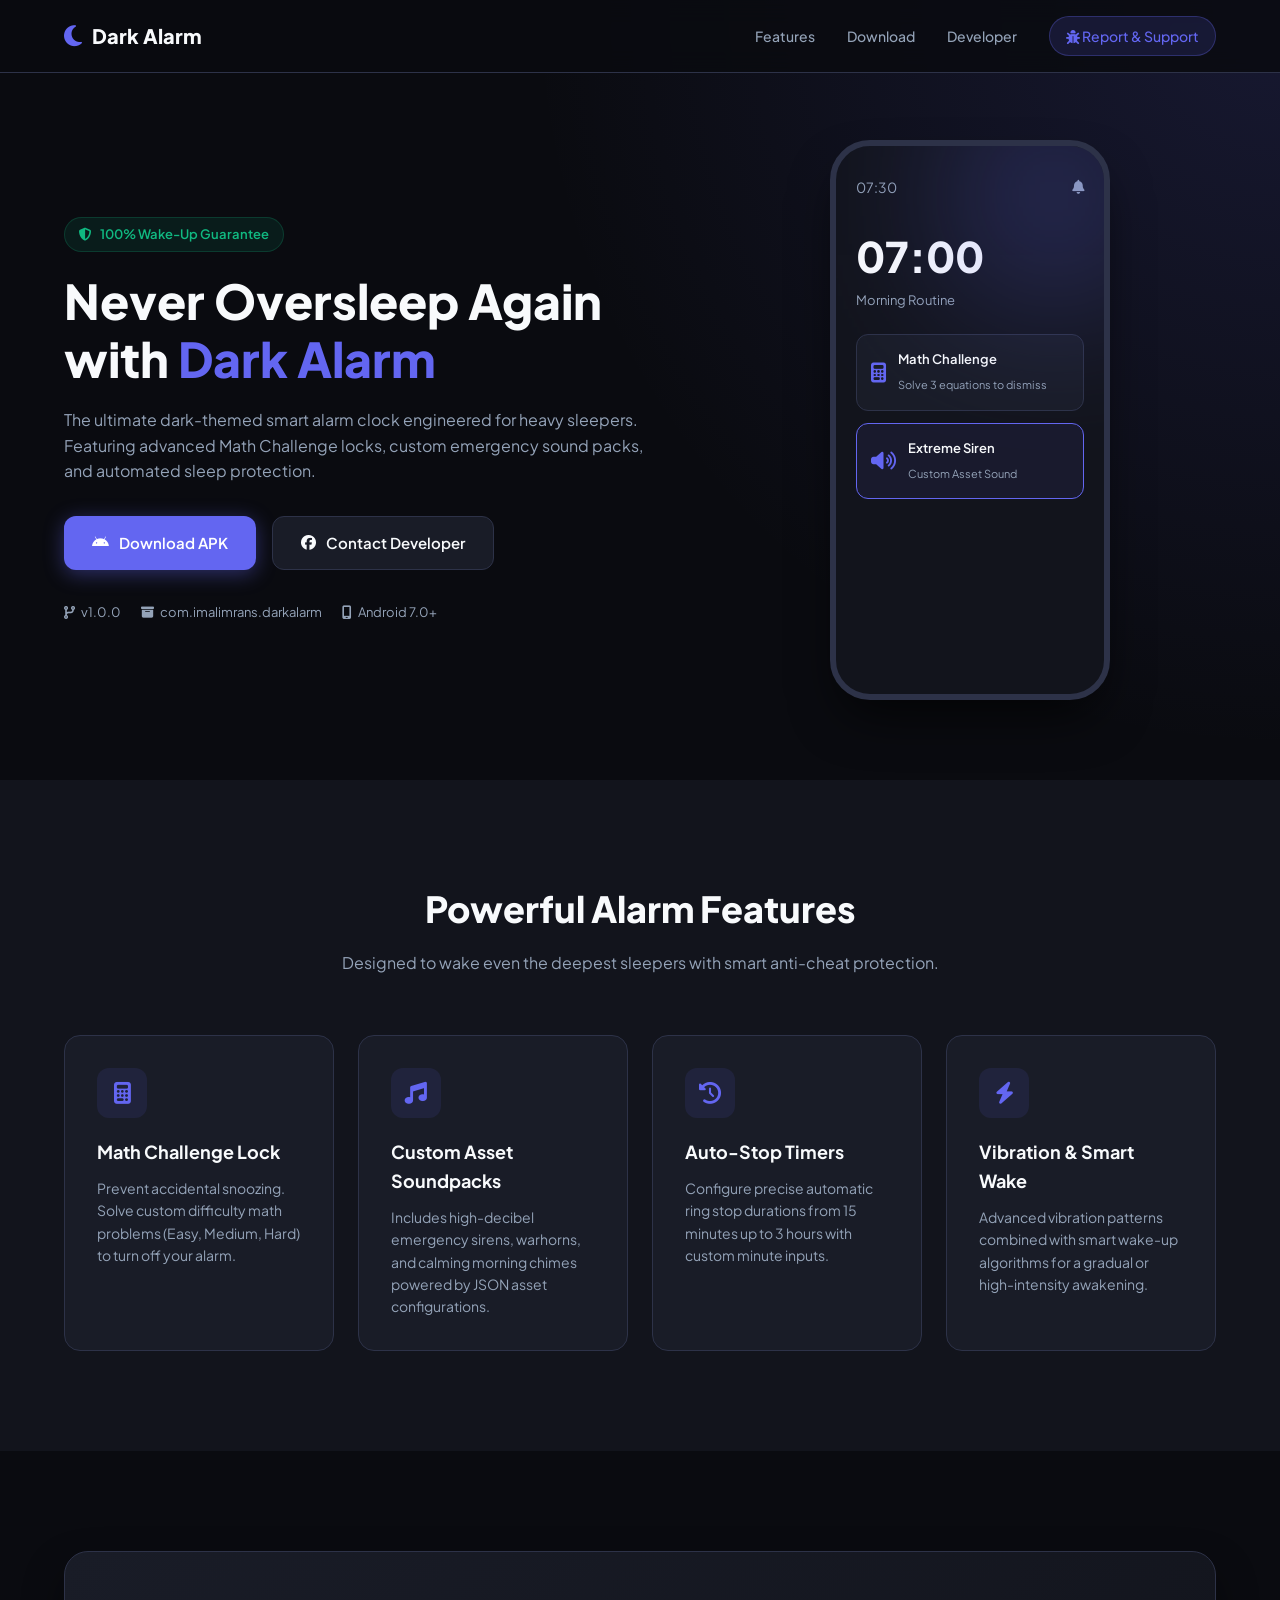
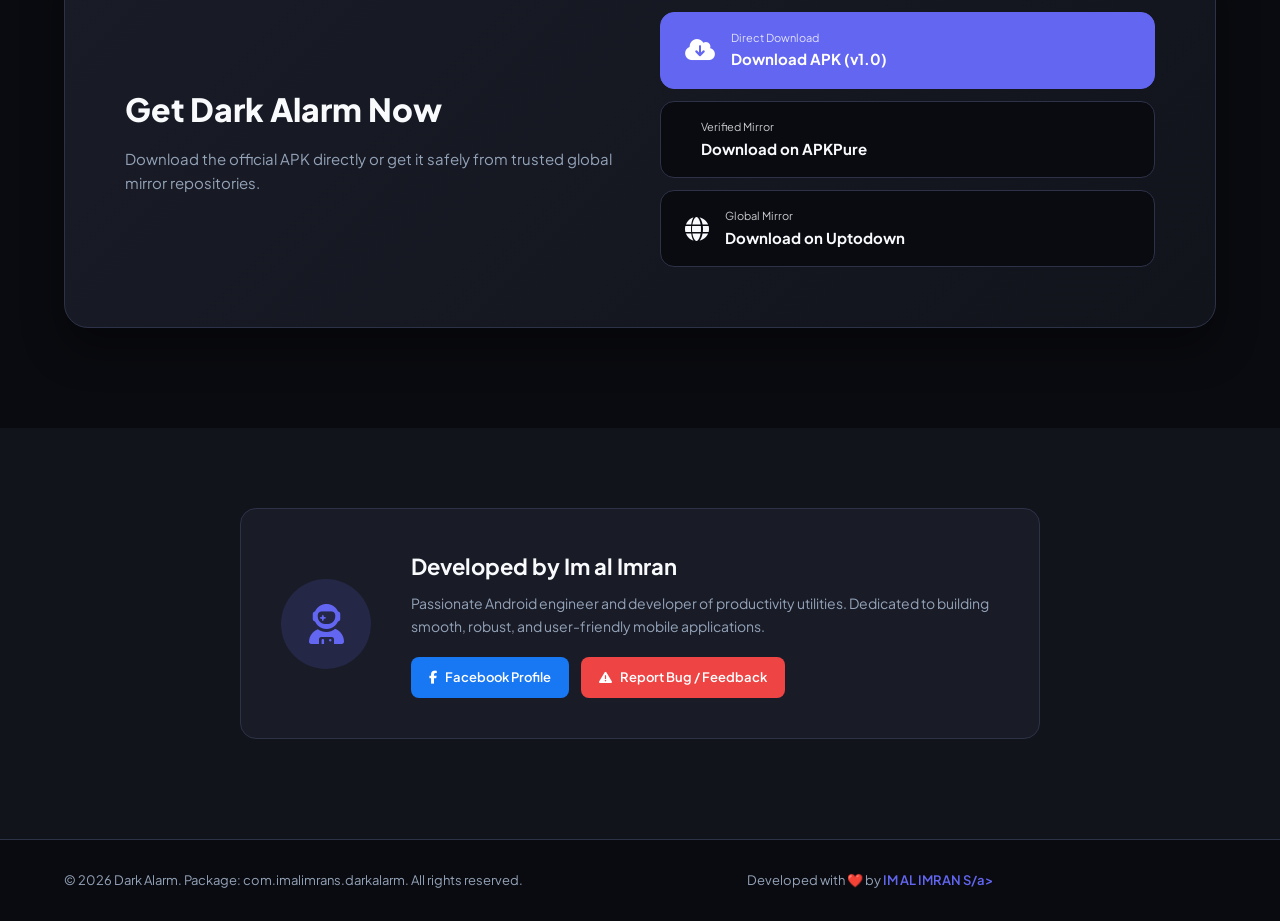
==== index.html @ 44971d4a "Add files via upload" ====
<!DOCTYPE html>
<html lang="en">
<head>
    <meta charset="UTF-8">
    <meta name="viewport" content="width=device-width, initial-scale=1.0">
    
    <!-- Primary SEO Meta Tags -->
    <title>Dark Alarm - Ultimate Smart Alarm Clock with Math Challenge & Custom Ringtones</title>
    <meta name="title" content="Dark Alarm - Ultimate Smart Alarm Clock with Math Challenge & Custom Ringtones">
    <meta name="description" content="Download Dark Alarm for Android. The most reliable smart alarm app featuring math challenge wake-up locks, custom emergency sound packs, auto-stop timers, and anti-sleep protection. Developed by Imal Imran.">
    <meta name="keywords" content="Dark Alarm, Smart Alarm Android App, Math Challenge Alarm, Wake up Alarm Clock, Imal Imran, APK Download, APKPure, Uptodown">
    <meta name="author" content="Imal Imran">
    
    <!-- Open Graph / Facebook / AEO / GEO Optimization -->
    <meta property="property:type" content="website">
    <meta property="og:type" content="website">
    <meta property="og:url" content="https://darkalarm.pages.dev/">
    <meta property="og:title" content="Dark Alarm - Smart Alarm Clock & Math Challenge">
    <meta property="og:description" content="Never oversleep again. Wake up guaranteed with math problem challenges, custom audio sirens, and smart wake-up locks.">
    <meta property="og:image" content="website/assets/hero_banner.png">

    <!-- GEO & Regional Meta Tags -->
    <meta name="geo.region" content="BD">
    <meta name="geo.placename" content="Bangladesh">
    
    <!-- Schema.org Structured Data for AEO (Answer Engine Optimization) -->
    <script type="application/ld+json">
    {
      "@context": "https://schema.org",
      "@type": "SoftwareApplication",
      "name": "Dark Alarm",
      "operatingSystem": "ANDROID",
      "applicationCategory": "UtilitiesApplication",
      "releaseNotes": "Enhanced smart wake-up challenges, custom assets sound loader, and localized APK stability.",
      "author": {
        "@type": "Person",
        "name": "Imal Imran",
        "url": "https://facebook.com/imalimrans.id"
      },
      "offers": {
        "@type": "Offer",
        "price": "0",
        "priceCurrency": "USD"
      }
    }
    </script>

    <!-- Google Fonts & Icons -->
    <link rel="preconnect" href="https://fonts.googleapis.com">
    <link rel="preconnect" href="https://fonts.gstatic.com" crossorigin>
    <link href="https://fonts.googleapis.com/css2?family=Plus+Jakarta+Sans:wght@400;500;600;700;800&display=swap" rel="stylesheet">
    <link rel="stylesheet" href="https://cdnjs.cloudflare.com/ajax/libs/font-awesome/6.4.0/css/all.min.css">
    
    <!-- Stylesheet -->
    <link rel="stylesheet" href="style.css">
</head>
<body>

    <!-- Header Navigation -->
    <header class="header">
        <div class="nav-container">
            <div class="logo">
                <i class="fa-solid fa-moon"></i>
                <span>Dark Alarm</span>
            </div>
            <nav class="nav-links">
                <a href="#features">Features</a>
                <a href="#download">Download</a>
                <a href="#developer">Developer</a>
                <a href="https://facebook.com/imalimrans.id" target="_blank" class="report-btn"><i class="fa-solid fa-bug"></i> Report & Support</a>
            </nav>
            <div class="mobile-menu-btn" id="menuBtn">
                <i class="fa-solid fa-bars"></i>
            </div>
        </div>
    </header>

    <!-- Hero Section -->
    <section class="hero">
        <div class="hero-container">
            <div class="hero-content">
                <div class="badge"><i class="fa-solid fa-shield-halved"></i> 100% Wake-Up Guarantee</div>
                <h1>Never Oversleep Again with <span>Dark Alarm</span></h1>
                <p>The ultimate dark-themed smart alarm clock engineered for heavy sleepers. Featuring advanced Math Challenge locks, custom emergency sound packs, and automated sleep protection.</p>
                
                <div class="hero-buttons">
                    <a href="#download" class="btn btn-primary"><i class="fa-brands fa-android"></i> Download APK</a>
                    <a href="https://facebook.com/imalimrans.id" target="_blank" class="btn btn-outline"><i class="fa-brands fa-facebook"></i> Contact Developer</a>
                </div>

                <div class="app-meta-info">
                    <span><i class="fa-solid fa-code-branch"></i> v1.0.0</span>
                    <span><i class="fa-solid fa-box-archive"></i> com.imalimrans.darkalarm</span>
                    <span><i class="fa-solid fa-mobile-screen"></i> Android 7.0+</span>
                </div>
            </div>
            <div class="hero-image">
                <div class="phone-mockup">
                    <div class="screen-glow"></div>
                    <div class="mockup-screen">
                        <div class="mockup-header">
                            <span>07:30</span>
                            <i class="fa-solid fa-bell"></i>
                        </div>
                        <div class="mockup-body">
                            <h2>07:00</h2>
                            <p>Morning Routine</p>
                            <div class="mockup-card">
                                <i class="fa-solid fa-calculator"></i>
                                <div>
                                    <h4>Math Challenge</h4>
                                    <small>Solve 3 equations to dismiss</small>
                                </div>
                            </div>
                            <div class="mockup-card active">
                                <i class="fa-solid fa-volume-high"></i>
                                <div>
                                    <h4>Extreme Siren</h4>
                                    <small>Custom Asset Sound</small>
                                </div>
                            </div>
                        </div>
                    </div>
                </div>
            </div>
        </div>
    </section>

    <!-- Features Section -->
    <section id="features" class="features">
        <div class="container">
            <div class="section-title">
                <h2>Powerful Alarm Features</h2>
                <p>Designed to wake even the deepest sleepers with smart anti-cheat protection.</p>
            </div>
            <div class="features-grid">
                <div class="feature-card">
                    <div class="icon-box"><i class="fa-solid fa-calculator"></i></div>
                    <h3>Math Challenge Lock</h3>
                    <p>Prevent accidental snoozing. Solve custom difficulty math problems (Easy, Medium, Hard) to turn off your alarm.</p>
                </div>
                <div class="feature-card">
                    <div class="icon-box"><i class="fa-solid fa-music"></i></div>
                    <h3>Custom Asset Soundpacks</h3>
                    <p>Includes high-decibel emergency sirens, warhorns, and calming morning chimes powered by JSON asset configurations.</p>
                </div>
                <div class="feature-card">
                    <div class="icon-box"><i class="fa-solid fa-clock-rotate-left"></i></div>
                    <h3>Auto-Stop Timers</h3>
                    <p>Configure precise automatic ring stop durations from 15 minutes up to 3 hours with custom minute inputs.</p>
                </div>
                <div class="feature-card">
                    <div class="icon-box"><i class="fa-solid fa-bolt"></i></div>
                    <h3>Vibration & Smart Wake</h3>
                    <p>Advanced vibration patterns combined with smart wake-up algorithms for a gradual or high-intensity awakening.</p>
                </div>
            </div>
        </div>
    </section>

    <!-- Download Section -->
    <section id="download" class="download-section">
        <div class="container">
            <div class="download-box">
                <div class="download-info">
                    <h2>Get Dark Alarm Now</h2>
                    <p>Download the official APK directly or get it safely from trusted global mirror repositories.</p>
                </div>
                <div class="download-actions">
                    <a href="#" class="download-btn primary-download" id="directDownloadBtn">
                        <i class="fa-solid fa-cloud-arrow-down"></i>
                        <div>
                            <small>Direct Download</small>
                            <strong>Download APK (v1.0)</strong>
                        </div>
                    </a>
                    <a href="https://apkpure.com" target="_blank" class="download-btn mirror-download">
                        <i class="fa-solid fa-shield-check"></i>
                        <div>
                            <small>Verified Mirror</small>
                            <strong>Download on APKPure</strong>
                        </div>
                    </a>
                    <a href="https://uptodown.com" target="_blank" class="download-btn mirror-download">
                        <i class="fa-solid fa-globe"></i>
                        <div>
                            <small>Global Mirror</small>
                            <strong>Download on Uptodown</strong>
                        </div>
                    </a>
                </div>
            </div>
        </div>
    </section>

    <!-- Developer & Social Section -->
    <section id="developer" class="developer-section">
        <div class="container">
            <div class="dev-card">
                <div class="dev-avatar">
                    <i class="fa-solid fa-user-astronaut"></i>
                </div>
                <div class="dev-details">
                    <h3>Developed by Im al Imran</h3>
                    <p>Passionate Android engineer and developer of productivity utilities. Dedicated to building smooth, robust, and user-friendly mobile applications.</p>
                    <div class="social-links">
                        <a href="https://facebook.com/imalimrans.id" target="_blank" class="social-btn fb">
                            <i class="fa-brands fa-facebook-f"></i> Facebook Profile
                        </a>
                        <a href="https://facebook.com/imalimrans.id" target="_blank" class="social-btn report">
                            <i class="fa-solid fa-triangle-exclamation"></i> Report Bug / Feedback
                        </a>
                    </div>
                </div>
            </div>
        </div>
    </section>

    <!-- Footer -->
    <footer class="footer">
        <div class="container footer-flex">
            <p>&copy; 2026 Dark Alarm. Package: <code>com.imalimrans.darkalarm</code>. All rights reserved.</p>
            <p>Developed with ❤️ by <a href="https://imalimrans.pages.dev" target="_blank">IM AL IMRAN S/a></p>
        </div>
    </footer>

    <!-- JavaScript -->
    <script src="script.js"></script>
</body>
</html>
---- style.css ----
:root {
    --bg-primary: #0a0b10;
    --bg-secondary: #12141c;
    --bg-card: #191c27;
    --accent: #6366f1;
    --accent-hover: #4f46e5;
    --text-main: #f8fafc;
    --text-muted: #94a3b8;
    --border: #2d3248;
    --radius: 16px;
}

* {
    margin: 0;
    padding: 0;
    box-sizing: border-box;
    font-family: 'Plus Jakarta Sans', sans-serif;
    scroll-behavior: smooth;
}

body {
    background-color: var(--bg-primary);
    color: var(--text-main);
    line-height: 1.6;
    overflow-x: hidden;
}

a {
    text-decoration: none;
    color: inherit;
}

ul {
    list-style: none;
}

.container {
    max-width: 1200px;
    margin: 0 auto;
    padding: 0 24px;
}

/* Header */
.header {
    position: fixed;
    top: 0;
    left: 0;
    width: 100%;
    background: rgba(10, 11, 16, 0.85);
    backdrop-filter: blur(12px);
    border-bottom: 1px solid var(--border);
    z-index: 1000;
}

.nav-container {
    display: flex;
    justify-content: space-between;
    align-items: center;
    height: 72px;
    max-width: 1200px;
    margin: 0 auto;
    padding: 0 24px;
}

.logo {
    display: flex;
    align-items: center;
    gap: 10px;
    font-size: 20px;
    font-weight: 800;
    color: var(--text-main);
}

.logo i {
    color: var(--accent);
    font-size: 24px;
}

.nav-links {
    display: flex;
    align-items: center;
    gap: 32px;
}

.nav-links a {
    font-size: 14px;
    font-weight: 500;
    color: var(--text-muted);
    transition: color 0.2s;
}

.nav-links a:hover {
    color: var(--text-main);
}

.report-btn {
    background: rgba(99, 102, 241, 0.15) !important;
    color: var(--accent) !important;
    padding: 8px 16px;
    border-radius: 50px;
    border: 1px solid rgba(99, 102, 241, 0.3);
    transition: all 0.2s !important;
}

.report-btn:hover {
    background: var(--accent) !important;
    color: #fff !important;
}

.mobile-menu-btn {
    display: none;
    font-size: 24px;
    cursor: pointer;
    color: var(--text-main);
}

/* Hero Section */
.hero {
    padding: 140px 0 80px;
    background: radial-gradient(circle at top right, rgba(99, 102, 241, 0.15), transparent 50%);
}

.hero-container {
    max-width: 1200px;
    margin: 0 auto;
    padding: 0 24px;
    display: grid;
    grid-template-columns: 1.1fr 0.9fr;
    gap: 60px;
    align-items: center;
}

.badge {
    display: inline-flex;
    align-items: center;
    gap: 8px;
    background: rgba(16, 185, 129, 0.1);
    color: #10b981;
    padding: 6px 14px;
    border-radius: 50px;
    font-size: 13px;
    font-weight: 600;
    margin-bottom: 20px;
    border: 1px solid rgba(16, 185, 129, 0.2);
}

.hero-content h1 {
    font-size: 48px;
    font-weight: 800;
    line-height: 1.2;
    margin-bottom: 20px;
}

.hero-content h1 span {
    color: var(--accent);
}

.hero-content p {
    font-size: 16px;
    color: var(--text-muted);
    margin-bottom: 32px;
}

.hero-buttons {
    display: flex;
    gap: 16px;
    margin-bottom: 32px;
}

.btn {
    display: inline-flex;
    align-items: center;
    gap: 10px;
    padding: 14px 28px;
    border-radius: 12px;
    font-weight: 600;
    font-size: 15px;
    cursor: pointer;
    transition: transform 0.2s, background 0.2s;
}

.btn-primary {
    background: var(--accent);
    color: #fff;
    box-shadow: 0 4px 20px rgba(99, 102, 241, 0.4);
}

.btn-primary:hover {
    background: var(--accent-hover);
    transform: translateY(-2px);
}

.btn-outline {
    background: var(--bg-card);
    color: var(--text-main);
    border: 1px solid var(--border);
}

.btn-outline:hover {
    background: var(--border);
    transform: translateY(-2px);
}

.app-meta-info {
    display: flex;
    flex-wrap: wrap;
    gap: 20px;
    font-size: 13px;
    color: var(--text-muted);
}

.app-meta-info span {
    display: flex;
    align-items: center;
    gap: 6px;
}

/* Phone Mockup */
.hero-image {
    display: flex;
    justify-content: center;
}

.phone-mockup {
    width: 280px;
    height: 560px;
    background: var(--bg-secondary);
    border-radius: 40px;
    border: 6px solid var(--border);
    position: relative;
    box-shadow: 0 25px 50px -12px rgba(0, 0, 0, 0.7);
    overflow: hidden;
}

.screen-glow {
    position: absolute;
    top: -50px;
    right: -50px;
    width: 200px;
    height: 200px;
    background: var(--accent);
    filter: blur(80px);
    opacity: 0.3;
}

.mockup-screen {
    padding: 30px 20px;
    height: 100%;
    display: flex;
    flex-direction: column;
}

.mockup-header {
    display: flex;
    justify-content: space-between;
    align-items: center;
    color: var(--text-muted);
    font-size: 14px;
    margin-bottom: 24px;
}

.mockup-body h2 {
    font-size: 42px;
    font-weight: 800;
    color: var(--text-main);
}

.mockup-body p {
    color: var(--text-muted);
    font-size: 13px;
    margin-bottom: 24px;
}

.mockup-card {
    background: var(--bg-card);
    padding: 14px;
    border-radius: 12px;
    display: flex;
    align-items: center;
    gap: 12px;
    margin-bottom: 12px;
    border: 1px solid var(--border);
}

.mockup-card.active {
    border-color: var(--accent);
    background: rgba(99, 102, 241, 0.08);
}

.mockup-card i {
    font-size: 20px;
    color: var(--accent);
}

.mockup-card h4 {
    font-size: 13px;
    font-weight: 600;
}

.mockup-card small {
    font-size: 11px;
    color: var(--text-muted);
}

/* Features Section */
.features {
    padding: 100px 0;
    background: var(--bg-secondary);
}

.section-title {
    text-align: center;
    max-width: 600px;
    margin: 0 auto 60px;
}

.section-title h2 {
    font-size: 36px;
    font-weight: 800;
    margin-bottom: 12px;
}

.section-title p {
    color: var(--text-muted);
    font-size: 16px;
}

.features-grid {
    display: grid;
    grid-template-columns: repeat(auto-fit, minmax(260px, 1fr));
    gap: 24px;
}

.feature-card {
    background: var(--bg-card);
    padding: 32px;
    border-radius: var(--radius);
    border: 1px solid var(--border);
    transition: transform 0.2s, border-color 0.2s;
}

.feature-card:hover {
    transform: translateY(-5px);
    border-color: var(--accent);
}

.icon-box {
    width: 50px;
    height: 50px;
    background: rgba(99, 102, 241, 0.1);
    color: var(--accent);
    display: flex;
    align-items: center;
    justify-content: center;
    border-radius: 12px;
    font-size: 22px;
    margin-bottom: 20px;
}

.feature-card h3 {
    font-size: 18px;
    font-weight: 700;
    margin-bottom: 10px;
}

.feature-card p {
    color: var(--text-muted);
    font-size: 14px;
}

/* Download Section */
.download-section {
    padding: 100px 0;
}

.download-box {
    background: linear-gradient(135deg, var(--bg-card), var(--bg-secondary));
    border: 1px solid var(--border);
    border-radius: 24px;
    padding: 60px;
    display: grid;
    grid-template-columns: 1fr 1fr;
    gap: 40px;
    align-items: center;
    box-shadow: 0 20px 40px rgba(0,0,0,0.4);
}

.download-info h2 {
    font-size: 32px;
    font-weight: 800;
    margin-bottom: 12px;
}

.download-info p {
    color: var(--text-muted);
    font-size: 15px;
}

.download-actions {
    display: flex;
    flex-direction: column;
    gap: 12px;
}

.download-btn {
    display: flex;
    align-items: center;
    gap: 16px;
    padding: 16px 24px;
    border-radius: 14px;
    background: var(--bg-primary);
    border: 1px solid var(--border);
    transition: all 0.2s;
}

.download-btn:hover {
    border-color: var(--accent);
    transform: translateX(5px);
}

.primary-download {
    background: var(--accent);
    border-color: var(--accent);
    color: #fff;
}

.primary-download:hover {
    background: var(--accent-hover);
}

.download-btn i {
    font-size: 24px;
}

.download-btn small {
    display: block;
    font-size: 11px;
    opacity: 0.8;
}

.download-btn strong {
    font-size: 15px;
    font-weight: 700;
}

/* Developer Section */
.developer-section {
    padding: 80px 0 100px;
    background: var(--bg-secondary);
}

.dev-card {
    background: var(--bg-card);
    border: 1px solid var(--border);
    border-radius: var(--radius);
    padding: 40px;
    display: flex;
    align-items: center;
    gap: 40px;
    max-width: 800px;
    margin: 0 auto;
}

.dev-avatar {
    width: 90px;
    height: 90px;
    background: rgba(99, 102, 241, 0.15);
    color: var(--accent);
    border-radius: 50%;
    display: flex;
    align-items: center;
    justify-content: center;
    font-size: 40px;
    flex-shrink: 0;
}

.dev-details h3 {
    font-size: 22px;
    font-weight: 700;
    margin-bottom: 8px;
}

.dev-details p {
    color: var(--text-muted);
    font-size: 14px;
    margin-bottom: 20px;
}

.social-links {
    display: flex;
    gap: 12px;
    flex-wrap: wrap;
}

.social-btn {
    display: inline-flex;
    align-items: center;
    gap: 8px;
    padding: 10px 18px;
    border-radius: 8px;
    font-size: 13px;
    font-weight: 600;
    transition: opacity 0.2s;
}

.social-btn.fb {
    background: #1877f2;
    color: #fff;
}

.social-btn.report {
    background: #ef4444;
    color: #fff;
}

.social-btn:hover {
    opacity: 0.9;
}

/* Footer */
.footer {
    padding: 30px 0;
    border-top: 1px solid var(--border);
    background: var(--bg-primary);
    font-size: 13px;
    color: var(--text-muted);
}

.footer-flex {
    display: flex;
    justify-content: space-between;
    align-items: center;
}

.footer a {
    color: var(--accent);
    font-weight: 600;
}

/* Responsive Design */
@media (max-width: 900px) {
    .hero-container {
        grid-template-columns: 1fr;
        text-align: center;
        gap: 40px;
    }

    .hero-buttons, .app-meta-info {
        justify-content: center;
    }

    .download-box {
        grid-template-columns: 1fr;
        padding: 40px 24px;
    }

    .dev-card {
        flex-direction: column;
        text-align: center;
    }

    .social-links {
        justify-content: center;
    }
}

@media (max-width: 768px) {
    .nav-links {
        display: none;
    }
    
    .mobile-menu-btn {
        display: block;
    }

    .hero-content h1 {
        font-size: 36px;
    }
}
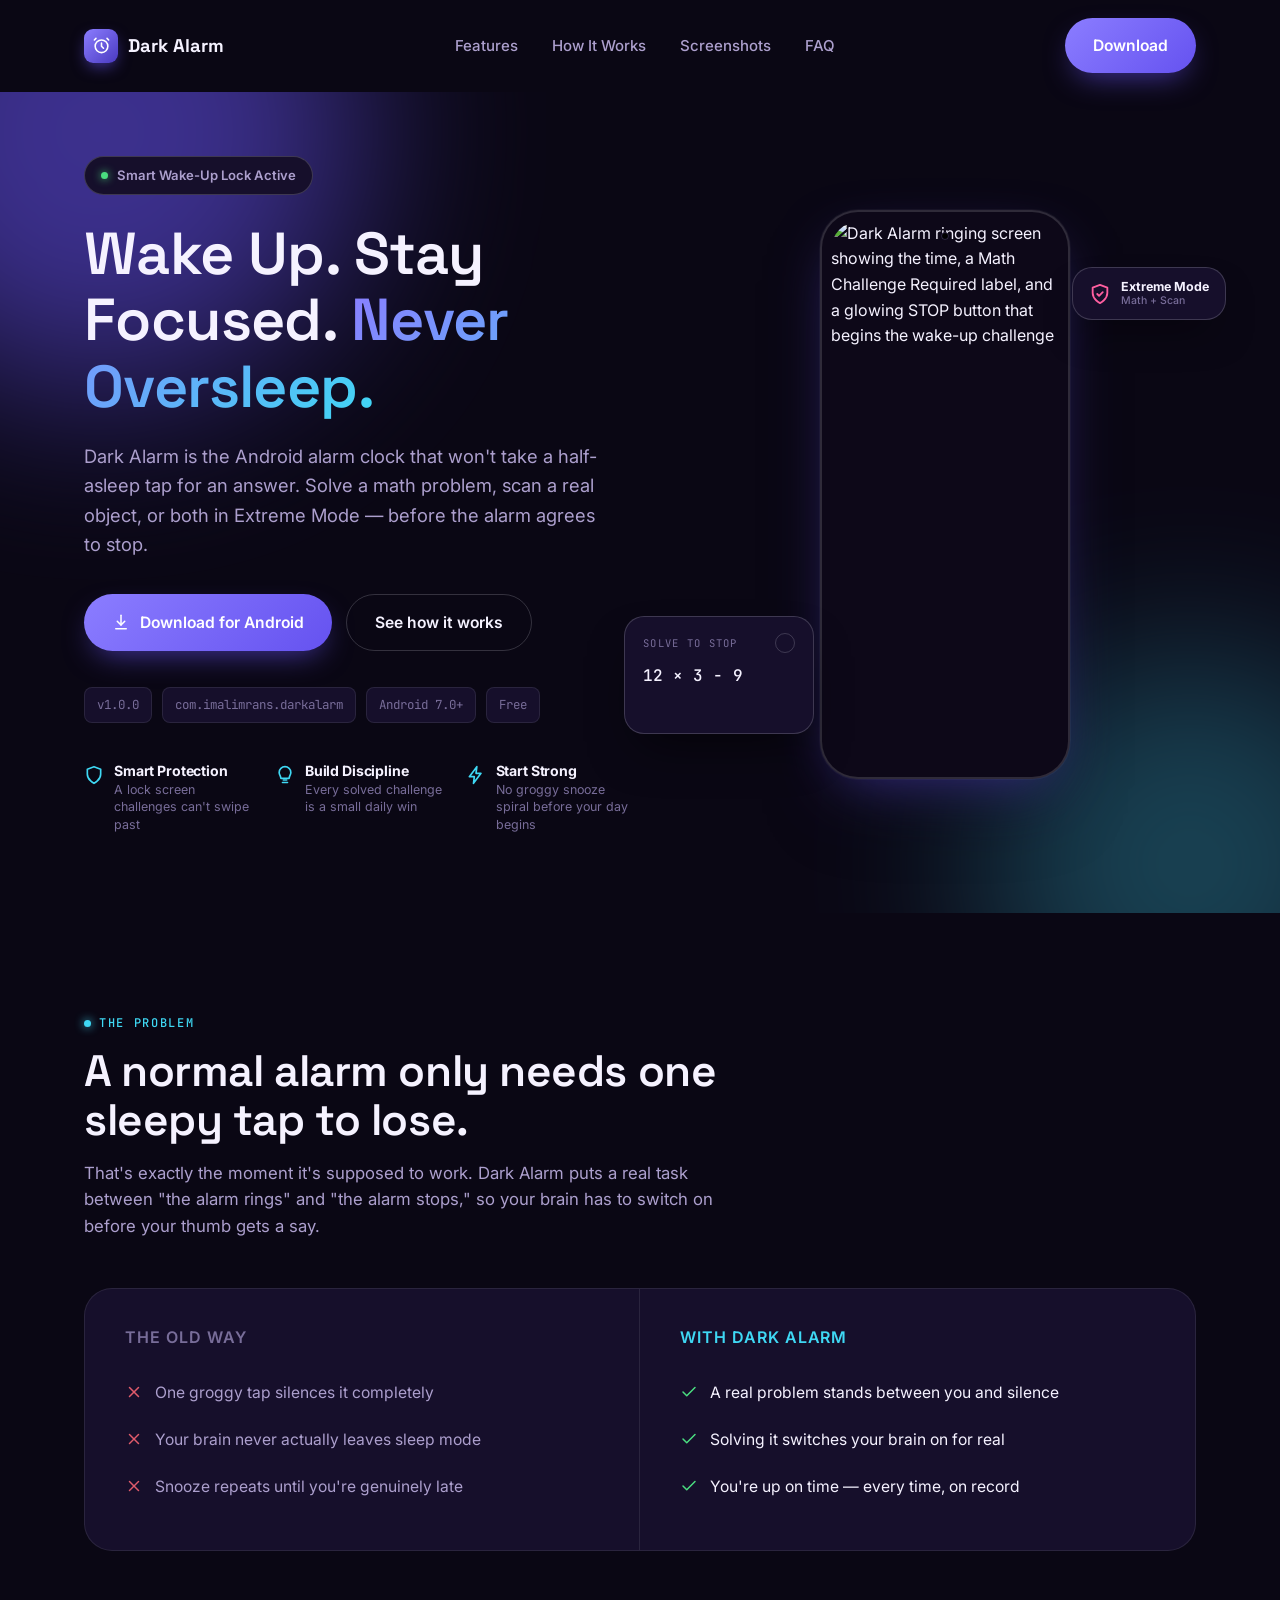
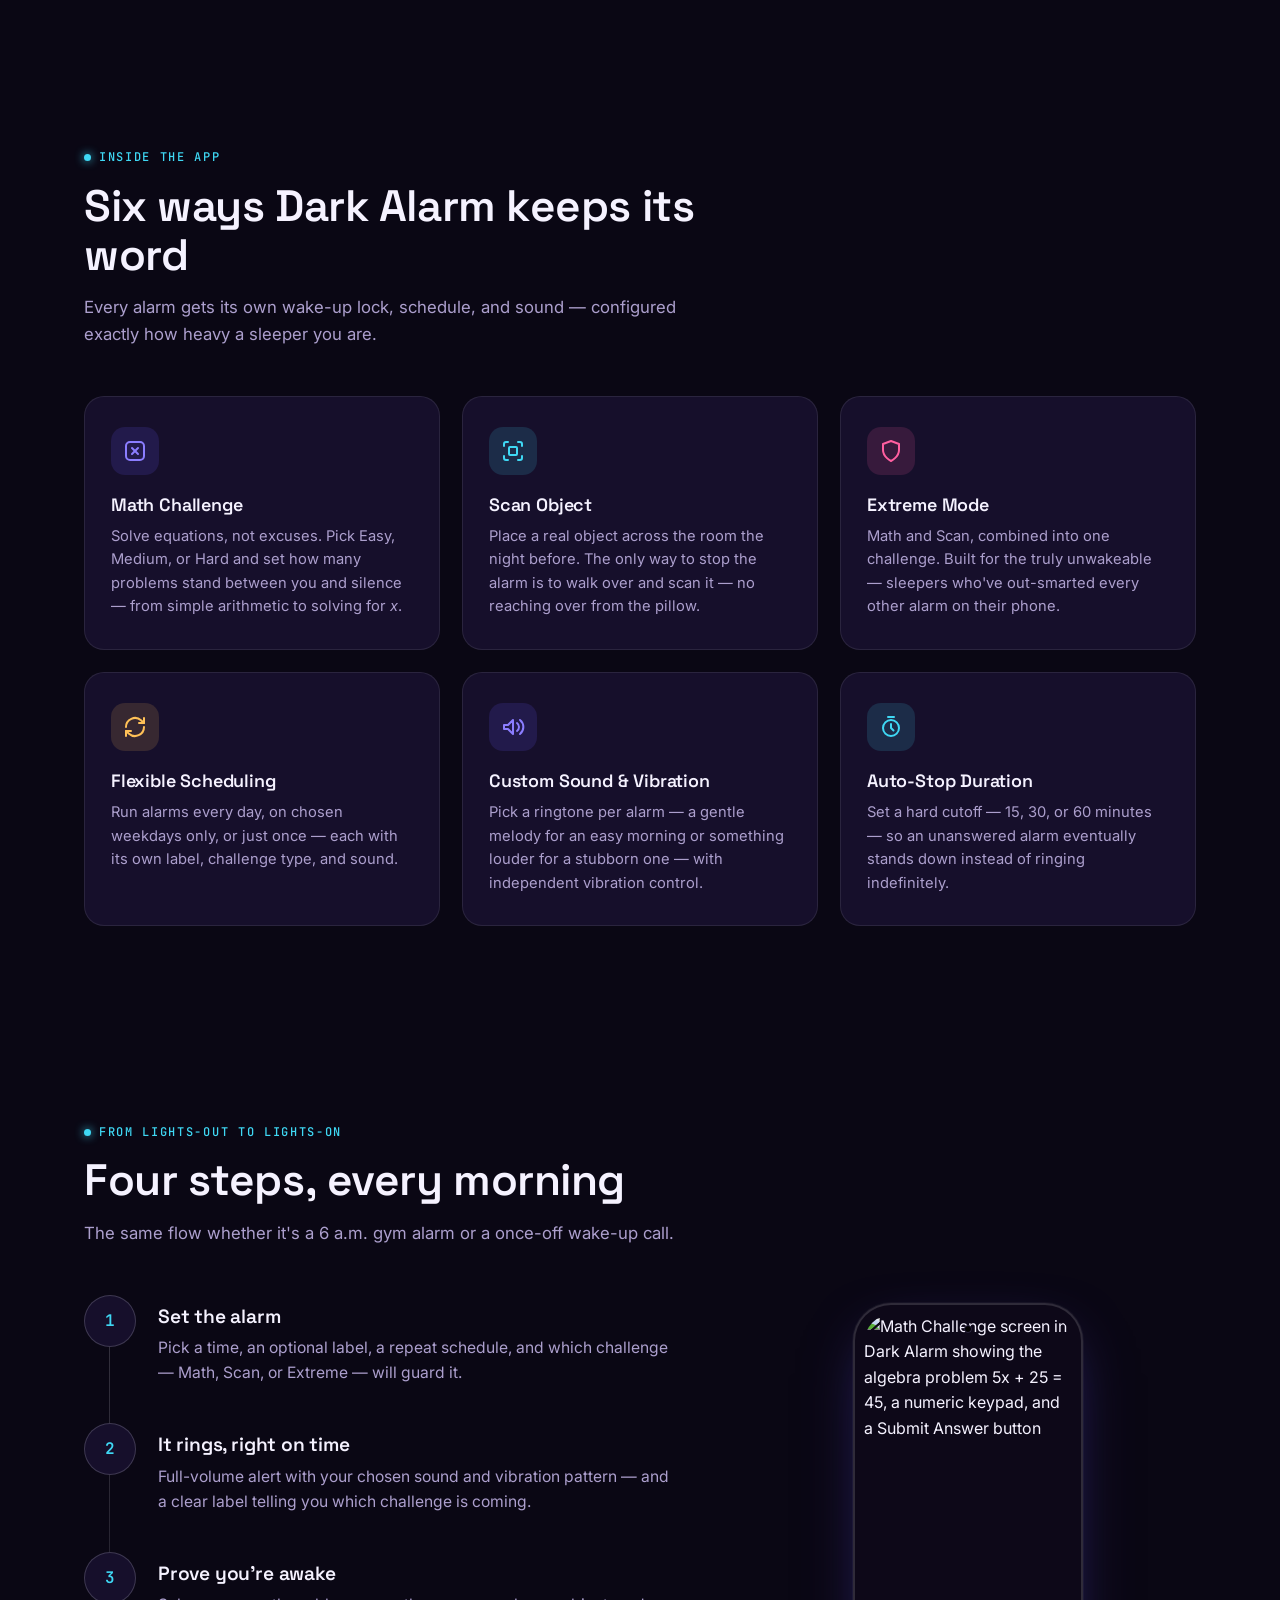
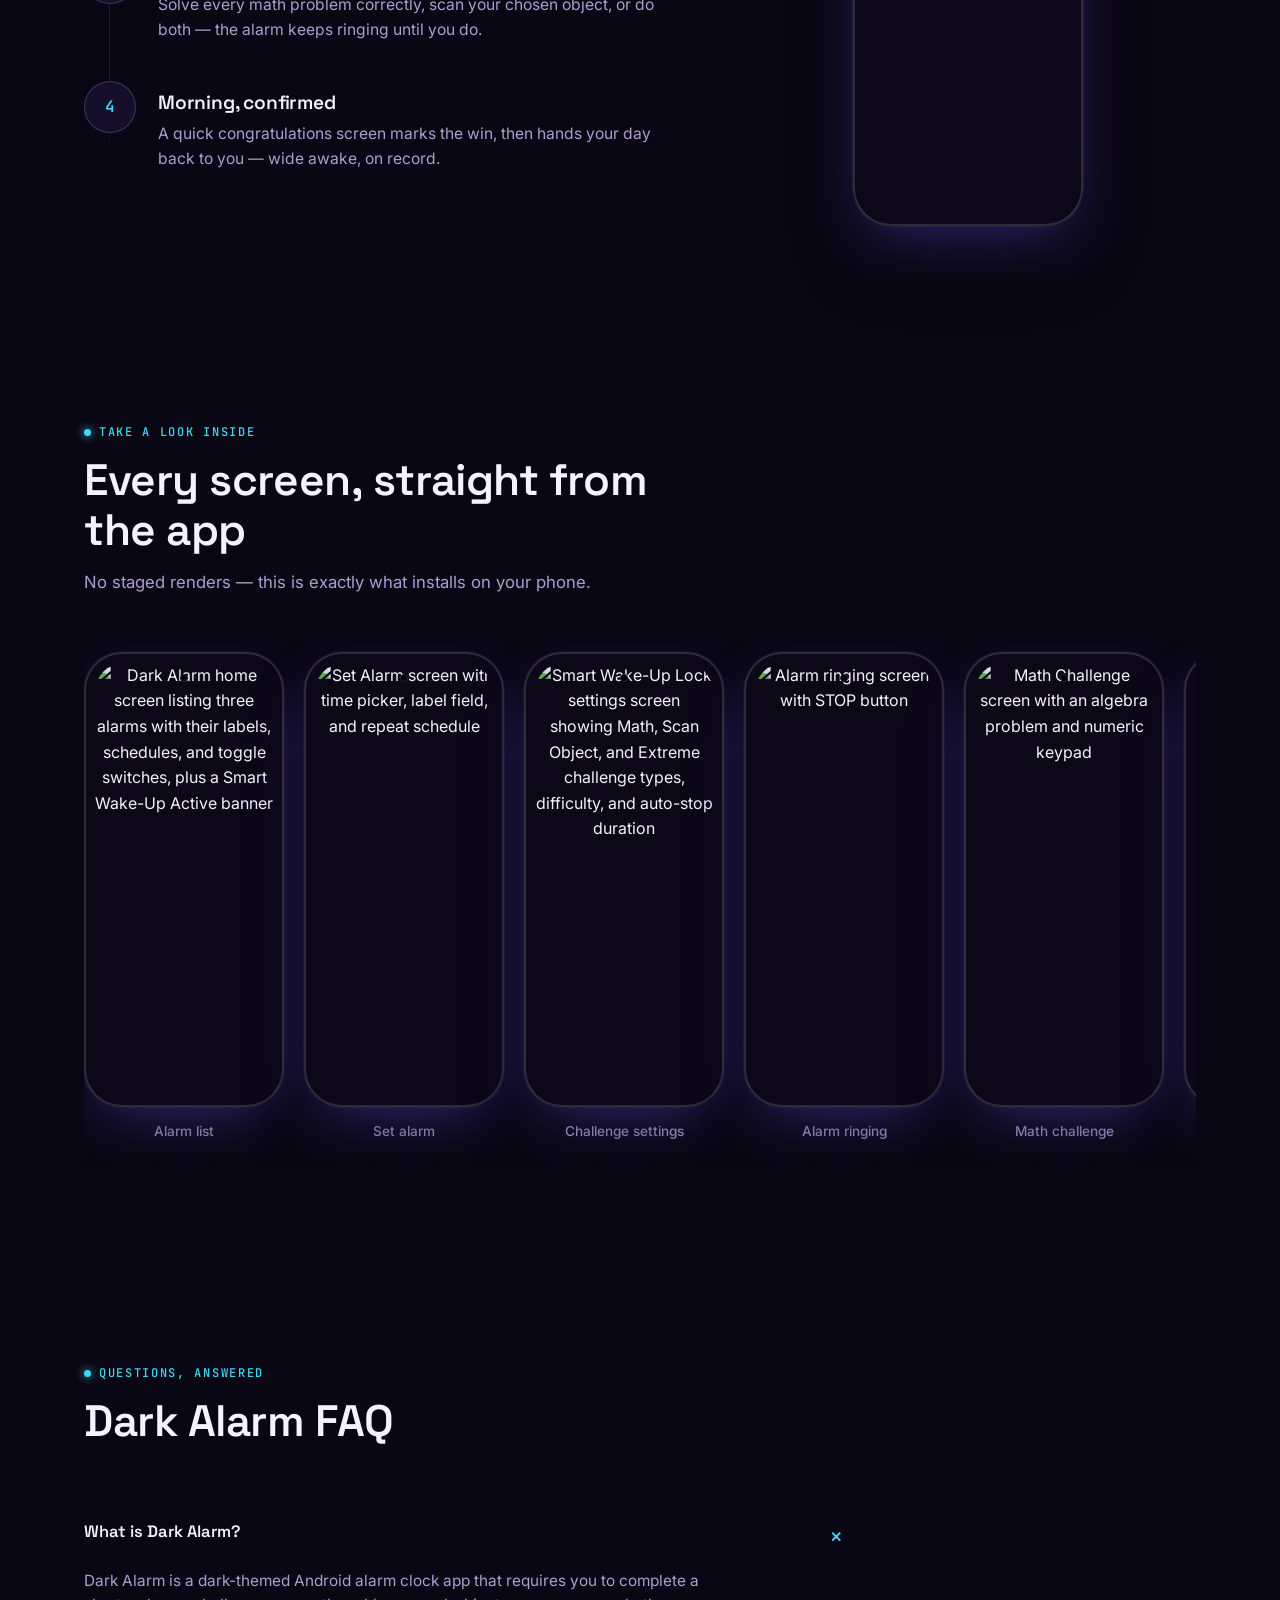
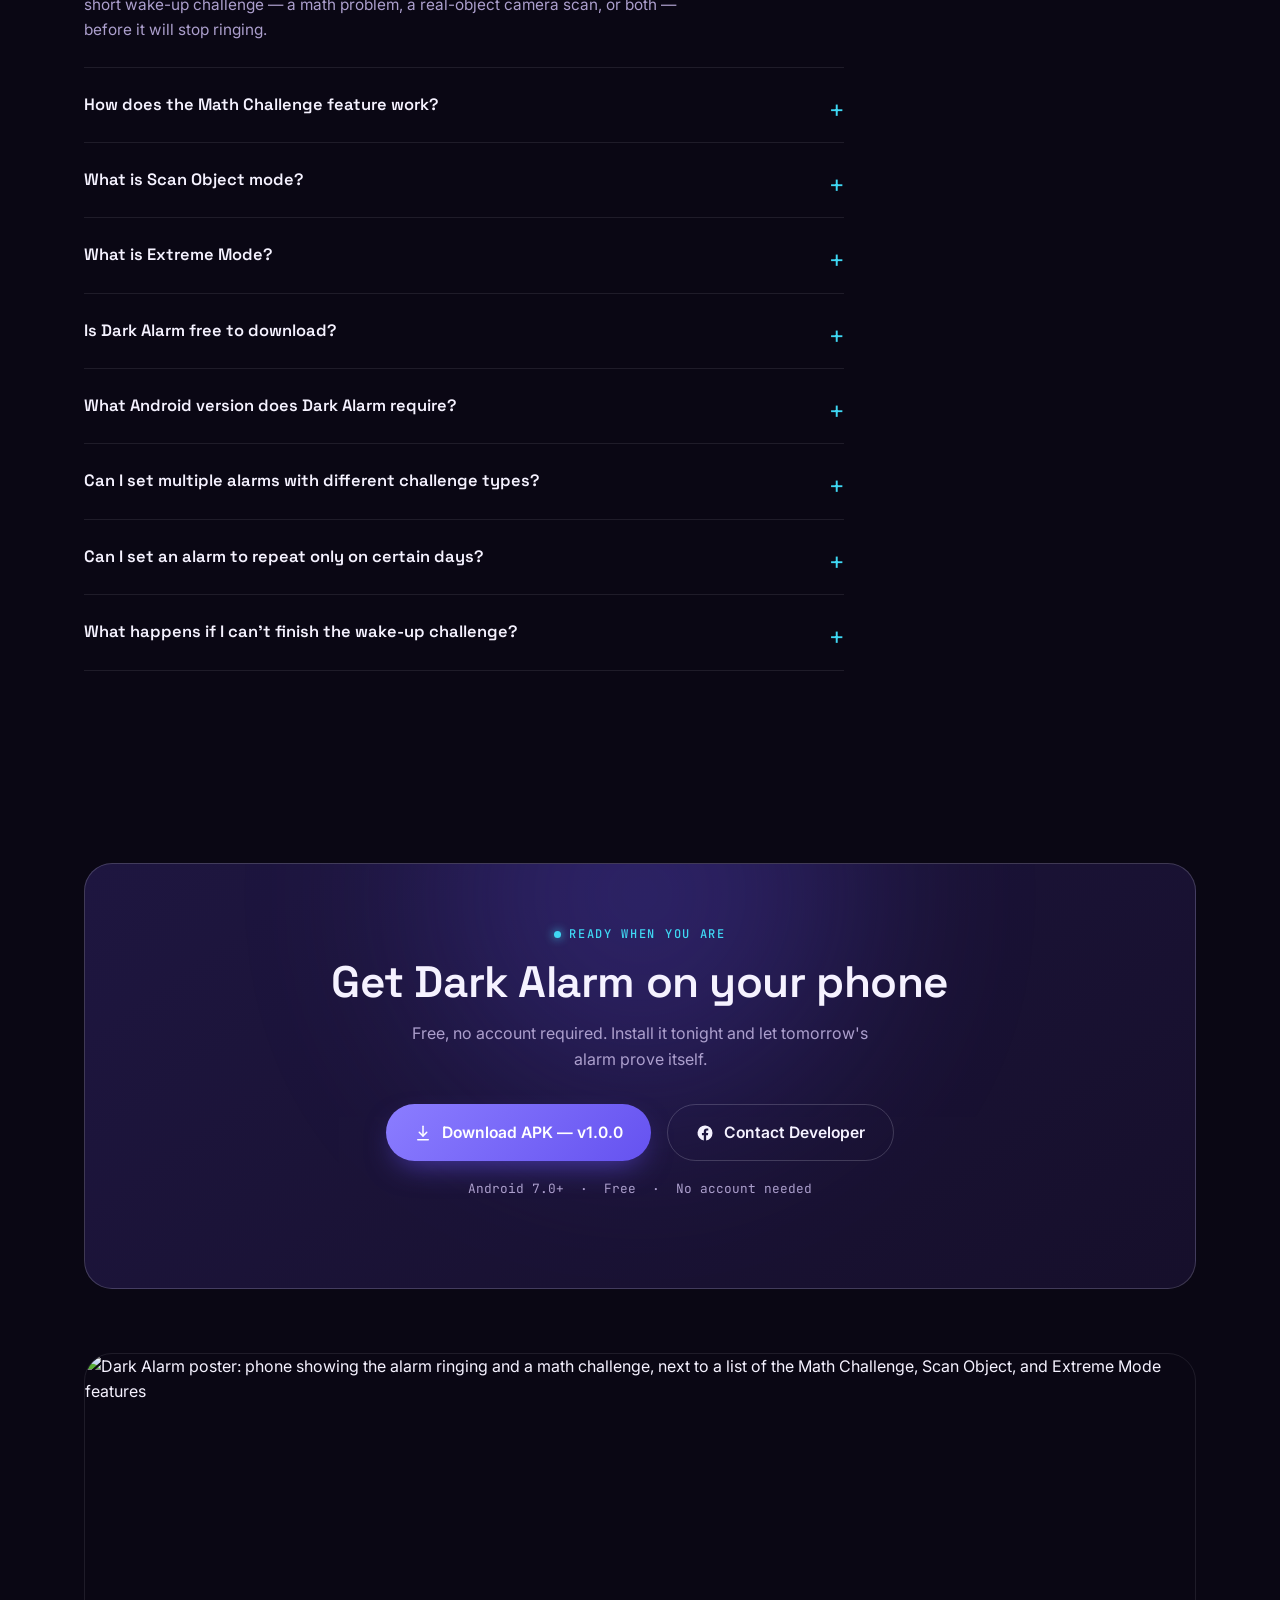
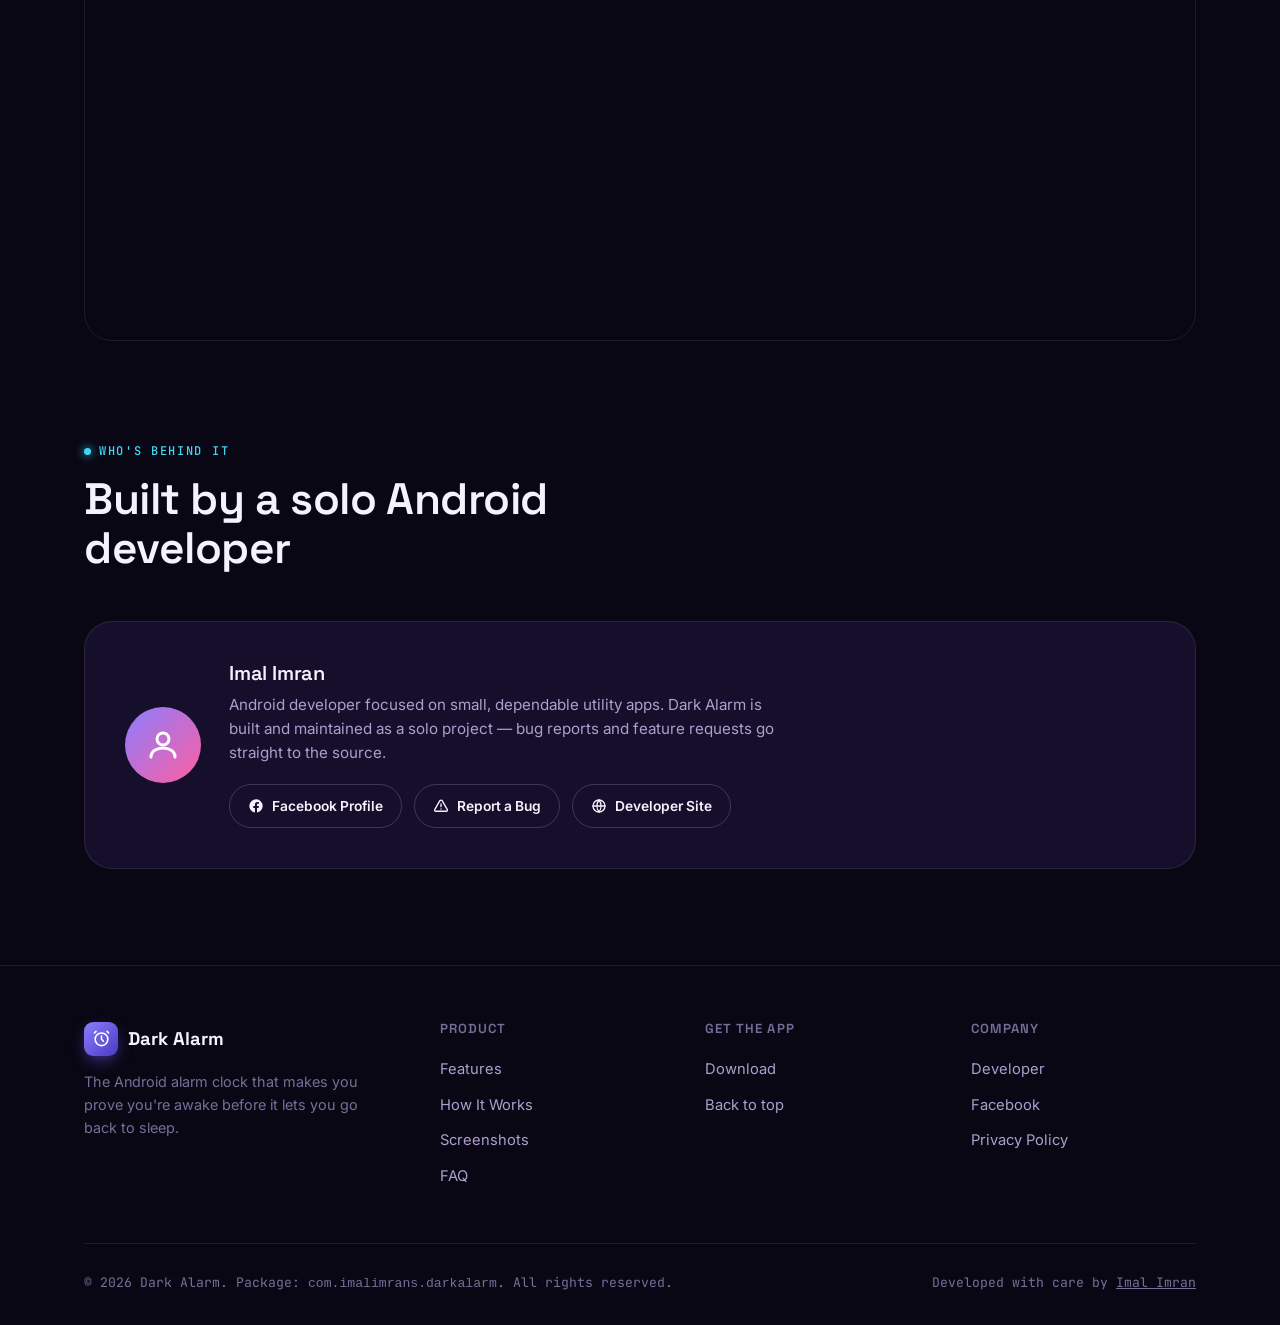
==== commit a2723e90: "Add files via upload" ====
--- a/index.html
+++ b/index.html
@@ -1,230 +1,1012 @@
 <!DOCTYPE html>
 <html lang="en">
 <head>
-    <meta charset="UTF-8">
-    <meta name="viewport" content="width=device-width, initial-scale=1.0">
-    
-    <!-- Primary SEO Meta Tags -->
-    <title>Dark Alarm - Ultimate Smart Alarm Clock with Math Challenge & Custom Ringtones</title>
-    <meta name="title" content="Dark Alarm - Ultimate Smart Alarm Clock with Math Challenge & Custom Ringtones">
-    <meta name="description" content="Download Dark Alarm for Android. The most reliable smart alarm app featuring math challenge wake-up locks, custom emergency sound packs, auto-stop timers, and anti-sleep protection. Developed by Imal Imran.">
-    <meta name="keywords" content="Dark Alarm, Smart Alarm Android App, Math Challenge Alarm, Wake up Alarm Clock, Imal Imran, APK Download, APKPure, Uptodown">
-    <meta name="author" content="Imal Imran">
-    
-    <!-- Open Graph / Facebook / AEO / GEO Optimization -->
-    <meta property="property:type" content="website">
-    <meta property="og:type" content="website">
-    <meta property="og:url" content="https://darkalarm.pages.dev/">
-    <meta property="og:title" content="Dark Alarm - Smart Alarm Clock & Math Challenge">
-    <meta property="og:description" content="Never oversleep again. Wake up guaranteed with math problem challenges, custom audio sirens, and smart wake-up locks.">
-    <meta property="og:image" content="website/assets/hero_banner.png">
-
-    <!-- GEO & Regional Meta Tags -->
-    <meta name="geo.region" content="BD">
-    <meta name="geo.placename" content="Bangladesh">
-    
-    <!-- Schema.org Structured Data for AEO (Answer Engine Optimization) -->
-    <script type="application/ld+json">
+<meta charset="UTF-8">
+<meta name="viewport" content="width=device-width, initial-scale=1.0">
+
+<!-- ============ Primary SEO ============ -->
+<title>Dark Alarm — Math Challenge Alarm Clock for Android</title>
+<meta name="title" content="Dark Alarm — Math Challenge Alarm Clock for Android">
+<meta name="description" content="The Android alarm clock that makes you solve a math challenge before it stops ringing. Free download. Stop oversleeping for good with Dark Alarm.">
+<meta name="keywords" content="Dark Alarm, dark alarm app, math alarm clock, math challenge alarm, android alarm app, wake up challenge app, scan object alarm, anti oversleep alarm, smart alarm clock, Imal Imran">
+<meta name="author" content="Imal Imran">
+<meta name="robots" content="index, follow, max-image-preview:large">
+<meta name="theme-color" content="#0a0714">
+<link rel="canonical" href="https://darkalarm.pages.dev/">
+
+<!-- ============ Open Graph ============ -->
+<meta property="og:type" content="website">
+<meta property="og:url" content="https://darkalarm.pages.dev/">
+<meta property="og:site_name" content="Dark Alarm">
+<meta property="og:locale" content="en_US">
+<meta property="og:title" content="Dark Alarm: Wake Up. Stay Focused. Never Oversleep.">
+<meta property="og:description" content="Solve a math problem, scan a real object, or both — Dark Alarm won't stop ringing until your brain is actually awake. Free Android alarm clock.">
+<meta property="og:image" content="https://darkalarm.pages.dev/assets/images/cover.jpg">
+<meta property="og:image:width" content="1200">
+<meta property="og:image:height" content="586">
+<meta property="og:image:alt" content="Dark Alarm app poster showing the alarm ringing screen, a math challenge, and the Smart Wake-Up Challenge System feature list">
+
+<!-- ============ Twitter Card ============ -->
+<meta name="twitter:card" content="summary_large_image">
+<meta name="twitter:title" content="Dark Alarm: Wake Up. Stay Focused. Never Oversleep.">
+<meta name="twitter:description" content="The Android alarm clock that makes you solve a math challenge before it stops ringing. Free download.">
+<meta name="twitter:image" content="https://darkalarm.pages.dev/assets/images/cover.jpg">
+
+<!-- ============ Geo / Regional ============ -->
+<meta name="geo.region" content="BD">
+<meta name="geo.placename" content="Bangladesh">
+
+<!-- ============ Icons / Manifest ============ -->
+<link rel="icon" type="image/png" sizes="32x32" href="/assets/images/favicon-32.png">
+<link rel="icon" type="image/png" sizes="150x150" href="/assets/images/icon.png">
+<link rel="apple-touch-icon" href="/assets/images/apple-touch-icon.png">
+<link rel="manifest" href="/manifest.json">
+
+<!-- ============ Structured Data (AEO / GEO) ============ -->
+<script type="application/ld+json">
+{
+  "@context": "https://schema.org",
+  "@graph": [
     {
-      "@context": "https://schema.org",
       "@type": "SoftwareApplication",
+      "@id": "https://darkalarm.pages.dev/#app",
       "name": "Dark Alarm",
-      "operatingSystem": "ANDROID",
+      "alternateName": "Dark Alarm - Math Challenge Alarm Clock",
       "applicationCategory": "UtilitiesApplication",
-      "releaseNotes": "Enhanced smart wake-up challenges, custom assets sound loader, and localized APK stability.",
-      "author": {
-        "@type": "Person",
-        "name": "Imal Imran",
-        "url": "https://facebook.com/imalimrans.id"
-      },
+      "applicationSubCategory": "Alarm Clock",
+      "operatingSystem": "Android 7.0 and up",
+      "softwareVersion": "1.0.0",
+      "description": "Dark Alarm is an Android alarm clock that requires solving a math challenge, scanning a real object, or both before it will stop ringing, so it cannot be dismissed half-asleep.",
+      "url": "https://darkalarm.pages.dev/",
+      "image": "https://darkalarm.pages.dev/assets/images/cover.jpg",
+      "author": { "@id": "https://darkalarm.pages.dev/#developer" },
       "offers": {
         "@type": "Offer",
         "price": "0",
-        "priceCurrency": "USD"
-      }
+        "priceCurrency": "USD",
+        "availability": "https://schema.org/InStock"
+      },
+      "featureList": [
+        "Math Challenge wake-up lock with Easy, Medium and Hard difficulty",
+        "Scan Object real-world wake-up challenge using the camera",
+        "Extreme Mode combining Math Challenge and Scan Object",
+        "Per-alarm repeat schedule: daily, chosen weekdays, or once",
+        "Custom ringtone and vibration pattern per alarm",
+        "Configurable auto-stop duration as a safety cutoff"
+      ]
+    },
+    {
+      "@type": "Person",
+      "@id": "https://darkalarm.pages.dev/#developer",
+      "name": "Imal Imran",
+      "jobTitle": "Android Developer",
+      "url": "https://imalimrans.pages.dev",
+      "sameAs": [ "https://facebook.com/imalimrans.id", "https://imalimrans.pages.dev" ]
+    },
+    {
+      "@type": "WebSite",
+      "@id": "https://darkalarm.pages.dev/#website",
+      "name": "Dark Alarm",
+      "url": "https://darkalarm.pages.dev/",
+      "publisher": { "@id": "https://darkalarm.pages.dev/#developer" }
+    },
+    {
+      "@type": "FAQPage",
+      "@id": "https://darkalarm.pages.dev/#faq",
+      "mainEntity": [
+        {
+          "@type": "Question",
+          "name": "What is Dark Alarm?",
+          "acceptedAnswer": { "@type": "Answer", "text": "Dark Alarm is a dark-themed Android alarm clock app that requires you to complete a short wake-up challenge — a math problem, a real-object camera scan, or both — before it will stop ringing." }
+        },
+        {
+          "@type": "Question",
+          "name": "How does the Math Challenge feature work?",
+          "acceptedAnswer": { "@type": "Answer", "text": "Turn on the Smart Wake-Up Lock, set the challenge type to Math, choose Easy, Medium, or Hard difficulty, and pick how many problems to solve. When the alarm rings, every problem must be answered correctly before it stops." }
+        },
+        {
+          "@type": "Question",
+          "name": "What is Scan Object mode?",
+          "acceptedAnswer": { "@type": "Answer", "text": "Scan Object asks you to point your phone's camera at a specific real object, such as a toothbrush or a light switch, that you chose in advance. Because the object has to be somewhere other than your bed, you physically have to get up to stop the alarm." }
+        },
+        {
+          "@type": "Question",
+          "name": "What is Extreme Mode?",
+          "acceptedAnswer": { "@type": "Answer", "text": "Extreme Mode requires both the Math Challenge and the Scan Object task on the same alarm. It exists for heavy sleepers who can complete a single challenge without fully waking up." }
+        },
+        {
+          "@type": "Question",
+          "name": "Is Dark Alarm free to download?",
+          "acceptedAnswer": { "@type": "Answer", "text": "Yes. Dark Alarm is free to download and use, with no purchase required to access the wake-up challenge features." }
+        },
+        {
+          "@type": "Question",
+          "name": "What Android version does Dark Alarm require?",
+          "acceptedAnswer": { "@type": "Answer", "text": "Dark Alarm requires Android 7.0 (Nougat) or newer." }
+        },
+        {
+          "@type": "Question",
+          "name": "Can I set multiple alarms with different challenge types?",
+          "acceptedAnswer": { "@type": "Answer", "text": "Yes. Each alarm is configured independently, so one alarm can use a Math Challenge while another uses Scan Object or Extreme Mode, each with its own schedule, label, and sound." }
+        },
+        {
+          "@type": "Question",
+          "name": "Can I set an alarm to repeat only on certain days?",
+          "acceptedAnswer": { "@type": "Answer", "text": "Yes. Each alarm can repeat every day, on specific weekdays you choose, or ring once and turn itself off." }
+        },
+        {
+          "@type": "Question",
+          "name": "What happens if I can't finish the wake-up challenge?",
+          "acceptedAnswer": { "@type": "Answer", "text": "Every alarm has an Auto Stop Duration, such as 15, 30, or 60 minutes. If the challenge isn't completed within that window, the alarm stops automatically so it never rings indefinitely." }
+        }
+      ]
     }
-    </script>
-
-    <!-- Google Fonts & Icons -->
-    <link rel="preconnect" href="https://fonts.googleapis.com">
-    <link rel="preconnect" href="https://fonts.gstatic.com" crossorigin>
-    <link href="https://fonts.googleapis.com/css2?family=Plus+Jakarta+Sans:wght@400;500;600;700;800&display=swap" rel="stylesheet">
-    <link rel="stylesheet" href="https://cdnjs.cloudflare.com/ajax/libs/font-awesome/6.4.0/css/all.min.css">
-    
-    <!-- Stylesheet -->
-    <link rel="stylesheet" href="style.css">
+  ]
+}
+</script>
+
+<!-- ============ Fonts ============ -->
+<link rel="preconnect" href="https://fonts.googleapis.com">
+<link rel="preconnect" href="https://fonts.gstatic.com" crossorigin>
+<link href="https://fonts.googleapis.com/css2?family=Space+Grotesk:wght@500;600;700&family=Inter:wght@400;500;600;700;800&family=JetBrains+Mono:wght@400;500;600&display=swap" rel="stylesheet">
+
+<style>
+/* ============================================================
+   TOKENS
+============================================================ */
+:root{
+  --bg:#0a0714;
+  --bg-soft:#0e0a1c;
+  --surface:#160f2b;
+  --surface-2:#1e1640;
+  --border:rgba(245,242,255,.09);
+  --border-strong:rgba(245,242,255,.18);
+  --text:#f5f2ff;
+  --text-muted:#ac9fcd;
+  --text-dim:#786d99;
+  --primary:#6552f0;
+  --primary-light:#8b7dff;
+  --primary-dark:#4a3ac0;
+  --cyan:#3fd8f4;
+  --gold:#ffc157;
+  --rose:#ff5fa0;
+  --font-display:'Space Grotesk',sans-serif;
+  --font-body:'Inter',sans-serif;
+  --font-mono:'JetBrains Mono',monospace;
+  --container:1160px;
+  --r-sm:12px;
+  --r-md:20px;
+  --r-lg:28px;
+  --shadow-glow:0 0 0 1px rgba(255,255,255,.04),0 20px 60px -20px rgba(101,82,240,.55);
+}
+
+/* ============================================================
+   RESET / BASE
+============================================================ */
+*,*::before,*::after{box-sizing:border-box;margin:0;padding:0}
+html{-webkit-text-size-adjust:100%;scroll-behavior:smooth}
+@media (prefers-reduced-motion:reduce){
+  html{scroll-behavior:auto}
+  *,*::before,*::after{animation-duration:.001ms !important;animation-iteration-count:1 !important;transition-duration:.001ms !important;scroll-behavior:auto !important}
+}
+body{
+  background:var(--bg);
+  color:var(--text);
+  font-family:var(--font-body);
+  font-size:16px;
+  line-height:1.6;
+  -webkit-font-smoothing:antialiased;
+  overflow-x:hidden;
+}
+img{max-width:100%;display:block}
+a{color:inherit;text-decoration:none}
+ul{list-style:none}
+button{font:inherit;color:inherit;background:none;border:0;cursor:pointer}
+h1,h2,h3,h4{font-family:var(--font-display);line-height:1.12;font-weight:600;letter-spacing:-.01em}
+:focus-visible{outline:2px solid var(--cyan);outline-offset:3px;border-radius:4px}
+.container{width:100%;max-width:var(--container);margin-inline:auto;padding-inline:24px}
+.sr-only{position:absolute;width:1px;height:1px;padding:0;margin:-1px;overflow:hidden;clip:rect(0,0,0,0);white-space:nowrap;border:0}
+.skip-link{position:absolute;left:16px;top:-60px;background:var(--primary);color:#fff;padding:12px 18px;border-radius:10px;z-index:999;transition:top .2s ease}
+.skip-link:focus{top:16px}
+
+/* ============================================================
+   TYPE HELPERS
+============================================================ */
+.eyebrow{
+  display:inline-flex;align-items:center;gap:8px;
+  font-family:var(--font-mono);font-size:.75rem;letter-spacing:.14em;text-transform:uppercase;
+  color:var(--cyan);margin-bottom:14px;font-weight:500;
+}
+.eyebrow::before{content:'';width:7px;height:7px;border-radius:50%;background:var(--cyan);box-shadow:0 0 10px var(--cyan)}
+h2{font-size:clamp(1.8rem,1.4rem + 2vw,2.75rem)}
+.section-head{max-width:640px;margin-bottom:48px}
+.section-head p{color:var(--text-muted);font-size:1.05rem;margin-top:14px}
+.section{padding-block:96px}
+@media (max-width:720px){.section{padding-block:64px}}
+
+/* ============================================================
+   BUTTONS
+============================================================ */
+.btn{
+  display:inline-flex;align-items:center;justify-content:center;gap:10px;
+  padding:15px 28px;border-radius:999px;font-weight:600;font-size:.98rem;
+  white-space:nowrap;transition:transform .2s ease,box-shadow .2s ease,background .2s ease,border-color .2s ease;
+}
+.btn svg{width:18px;height:18px;flex-shrink:0}
+.btn-primary{background:linear-gradient(135deg,var(--primary-light),var(--primary));color:#fff;box-shadow:0 12px 30px -10px rgba(101,82,240,.65)}
+.btn-primary:hover{transform:translateY(-2px);box-shadow:0 16px 36px -8px rgba(101,82,240,.8)}
+.btn-outline{border:1.5px solid var(--border-strong);color:var(--text)}
+.btn-outline:hover{border-color:var(--cyan);color:var(--cyan)}
+.btn-block{width:100%}
+
+/* ============================================================
+   HEADER
+============================================================ */
+.site-header{
+  position:sticky;top:0;z-index:100;
+  padding-block:18px;
+  border-bottom:1px solid transparent;
+  transition:background .3s ease,border-color .3s ease,padding .3s ease;
+}
+.site-header.is-scrolled{
+  background:rgba(10,7,20,.85);backdrop-filter:blur(14px);
+  border-color:var(--border);padding-block:12px;
+}
+.site-header .container{display:flex;align-items:center;justify-content:space-between;gap:16px}
+.brand{display:flex;align-items:center;gap:10px;font-family:var(--font-display);font-weight:700;font-size:1.15rem}
+.brand-mark{width:34px;height:34px;border-radius:9px;background:linear-gradient(135deg,var(--primary-light),var(--primary-dark));display:flex;align-items:center;justify-content:center;box-shadow:0 6px 16px -4px rgba(101,82,240,.7)}
+.brand-mark svg{width:19px;height:19px;color:#fff}
+.nav-links{display:flex;align-items:center;gap:34px}
+.nav-links a{font-size:.94rem;color:var(--text-muted);font-weight:500;transition:color .2s ease}
+.nav-links a:hover{color:var(--text)}
+.header-actions{display:flex;align-items:center;gap:14px}
+.menu-btn{display:none;width:40px;height:40px;border-radius:10px;border:1px solid var(--border-strong);align-items:center;justify-content:center;flex-direction:column;gap:5px}
+.menu-btn span{display:block;width:18px;height:2px;background:var(--text);border-radius:2px;transition:transform .25s ease,opacity .25s ease}
+.menu-btn.is-active span:nth-child(1){transform:translateY(7px) rotate(45deg)}
+.menu-btn.is-active span:nth-child(2){opacity:0}
+.menu-btn.is-active span:nth-child(3){transform:translateY(-7px) rotate(-45deg)}
+.mobile-nav{display:none}
+
+@media (max-width:900px){
+  .nav-links{display:none}
+  .header-actions .btn-primary{display:none}
+  .menu-btn{display:flex}
+  .mobile-nav{
+    display:block;position:fixed;inset:0 0 0 auto;width:min(320px,84vw);
+    background:var(--bg-soft);border-left:1px solid var(--border);
+    padding:100px 28px 32px;transform:translateX(100%);transition:transform .3s ease;z-index:99;
+    height:100vh;overflow-y:auto;
+  }
+  .mobile-nav.is-open{transform:translateX(0)}
+  .mobile-nav a{display:block;padding:14px 0;font-size:1.05rem;border-bottom:1px solid var(--border);color:var(--text)}
+  .mobile-nav .btn{margin-top:20px}
+  .nav-scrim{display:none;position:fixed;inset:0;background:rgba(5,3,12,.6);z-index:98}
+  .nav-scrim.is-open{display:block}
+}
+
+/* ============================================================
+   HERO
+============================================================ */
+.hero{position:relative;padding-top:64px;padding-bottom:80px;overflow:hidden}
+.hero-glow{position:absolute;border-radius:50%;filter:blur(90px);opacity:.55;z-index:0;pointer-events:none}
+.hero-glow--1{width:520px;height:520px;background:var(--primary);top:-220px;left:-160px}
+.hero-glow--2{width:420px;height:420px;background:var(--cyan);opacity:.28;bottom:-160px;right:-120px}
+.hero .container{position:relative;z-index:1;display:grid;grid-template-columns:1.05fr .95fr;gap:56px;align-items:center}
+.hero-badge{
+  display:inline-flex;align-items:center;gap:9px;padding:8px 16px;border-radius:999px;
+  background:var(--surface);border:1px solid var(--border-strong);font-size:.82rem;font-weight:600;
+  color:var(--text-muted);margin-bottom:26px;
+}
+.hero-badge .dot{width:7px;height:7px;border-radius:50%;background:#4ade80;box-shadow:0 0 8px #4ade80;animation:pulse 2s ease-in-out infinite}
+@keyframes pulse{0%,100%{opacity:1}50%{opacity:.35}}
+.hero h1{font-size:clamp(2.4rem,1.8rem + 3vw,3.7rem);margin-bottom:22px}
+.hero h1 .accent{background:linear-gradient(135deg,var(--primary-light),var(--cyan));-webkit-background-clip:text;background-clip:text;color:transparent}
+.hero p.lead{font-size:1.15rem;color:var(--text-muted);max-width:520px;margin-bottom:34px}
+.hero-actions{display:flex;flex-wrap:wrap;gap:14px;margin-bottom:36px}
+.meta-row{display:flex;flex-wrap:wrap;gap:10px;margin-bottom:40px}
+.meta-chip{
+  display:inline-flex;align-items:center;gap:7px;font-family:var(--font-mono);font-size:.78rem;
+  color:var(--text-dim);background:var(--surface);border:1px solid var(--border);padding:7px 12px;border-radius:8px;
+}
+.trust-strip{display:grid;grid-template-columns:repeat(3,1fr);gap:18px;max-width:560px}
+.trust-item{display:flex;align-items:flex-start;gap:10px}
+.trust-item svg{width:20px;height:20px;color:var(--cyan);flex-shrink:0;margin-top:2px}
+.trust-item h4{font-family:var(--font-body);font-size:.88rem;font-weight:700;margin-bottom:2px}
+.trust-item p{font-size:.78rem;color:var(--text-dim);line-height:1.4}
+
+/* hero visual */
+.hero-visual{position:relative;display:flex;justify-content:center;align-items:center;min-height:520px}
+.phone-frame{
+  position:relative;width:250px;aspect-ratio:720/1640;border-radius:38px;background:#0d0818;
+  padding:9px;border:2px solid rgba(255,255,255,.14);box-shadow:var(--shadow-glow),0 40px 80px -30px rgba(0,0,0,.7);
+  z-index:2;
+}
+.phone-frame::before{
+  content:'';position:absolute;top:20px;left:50%;transform:translateX(-50%);
+  width:8px;height:8px;border-radius:50%;background:#000;border:1.5px solid #2a2340;z-index:3;
+}
+.phone-frame img{width:100%;height:100%;object-fit:cover;border-radius:29px;display:block}
+.equation-chip{
+  position:absolute;bottom:8%;left:-14%;width:190px;background:var(--surface);
+  border:1px solid var(--border-strong);border-radius:var(--r-md);padding:16px 18px;
+  box-shadow:0 24px 48px -16px rgba(0,0,0,.6);z-index:3;
+}
+.equation-chip__row{display:flex;align-items:center;justify-content:space-between;margin-bottom:10px}
+.equation-chip__label{font-family:var(--font-mono);font-size:.66rem;letter-spacing:.12em;color:var(--text-dim)}
+.equation-chip__check{
+  width:20px;height:20px;border-radius:50%;border:1.5px solid var(--border-strong);
+  display:flex;align-items:center;justify-content:center;font-size:.7rem;color:transparent;
+  transition:all .3s ease;
+}
+.equation-chip.is-solved .equation-chip__check{background:#4ade80;border-color:#4ade80;color:#08240f}
+.equation-chip__problem{font-family:var(--font-mono);font-size:1rem;font-weight:500;min-height:1.4em}
+.equation-chip__answer{font-family:var(--font-mono);font-size:.85rem;color:var(--cyan);min-height:1.3em;margin-top:6px;font-weight:600}
+.hero-badge-float{
+  position:absolute;top:10%;right:-6%;background:var(--surface);border:1px solid var(--border-strong);
+  border-radius:var(--r-md);padding:12px 16px;display:flex;align-items:center;gap:10px;
+  box-shadow:0 20px 40px -16px rgba(0,0,0,.6);z-index:3;
+}
+.hero-badge-float svg{width:22px;height:22px;color:var(--rose)}
+.hero-badge-float span{font-size:.78rem;font-weight:700;line-height:1.2}
+.hero-badge-float small{display:block;font-size:.66rem;color:var(--text-dim);font-weight:500}
+
+@media (max-width:980px){
+  .hero .container{grid-template-columns:1fr;text-align:center}
+  .hero p.lead{margin-inline:auto}
+  .hero-actions{justify-content:center}
+  .meta-row{justify-content:center}
+  .trust-strip{margin-inline:auto}
+  .hero-visual{margin-top:24px;min-height:460px}
+  .equation-chip{left:2%}
+  .hero-badge-float{right:2%}
+}
+@media (max-width:520px){
+  .trust-strip{grid-template-columns:1fr;text-align:left;max-width:320px}
+  .equation-chip{width:160px;padding:12px 14px;left:-2%}
+  .hero-badge-float{display:none}
+}
+
+/* ============================================================
+   PROBLEM / COMPARE
+============================================================ */
+.compare{background:var(--surface);border:1px solid var(--border);border-radius:var(--r-lg);overflow:hidden;display:grid;grid-template-columns:1fr 1fr}
+.compare-col{padding:40px}
+.compare-col:first-child{border-right:1px solid var(--border)}
+.compare-col h3{font-family:var(--font-body);font-size:1rem;text-transform:uppercase;letter-spacing:.06em;margin-bottom:22px;display:flex;align-items:center;gap:10px}
+.compare-col.bad h3{color:var(--text-dim)}
+.compare-col.good h3{color:var(--cyan)}
+.compare-col li{display:flex;gap:12px;padding:11px 0;font-size:.98rem;color:var(--text-muted)}
+.compare-col.good li{color:var(--text)}
+.compare-col svg{width:18px;height:18px;flex-shrink:0;margin-top:3px}
+.compare-col.bad svg{color:#e05a6b}
+.compare-col.good svg{color:#4ade80}
+@media (max-width:720px){
+  .compare{grid-template-columns:1fr}
+  .compare-col:first-child{border-right:0;border-bottom:1px solid var(--border)}
+}
+
+/* ============================================================
+   FEATURES
+============================================================ */
+.features-grid{display:grid;grid-template-columns:repeat(3,1fr);gap:22px}
+.feature-card{
+  background:var(--surface);border:1px solid var(--border);border-radius:var(--r-md);padding:30px 26px;
+  transition:transform .25s ease,border-color .25s ease,background .25s ease;
+}
+.feature-card:hover{transform:translateY(-4px);border-color:var(--border-strong);background:var(--surface-2)}
+.icon-box{width:48px;height:48px;border-radius:14px;display:flex;align-items:center;justify-content:center;margin-bottom:20px}
+.icon-box svg{width:24px;height:24px}
+.icon-box.tone-primary{background:rgba(101,82,240,.16);color:var(--primary-light)}
+.icon-box.tone-cyan{background:rgba(63,216,244,.14);color:var(--cyan)}
+.icon-box.tone-rose{background:rgba(255,95,160,.14);color:var(--rose)}
+.icon-box.tone-gold{background:rgba(255,193,87,.14);color:var(--gold)}
+.feature-card h3{font-size:1.12rem;margin-bottom:10px}
+.feature-card p{font-size:.92rem;color:var(--text-muted);line-height:1.6}
+@media (max-width:900px){.features-grid{grid-template-columns:1fr 1fr}}
+@media (max-width:600px){.features-grid{grid-template-columns:1fr}}
+
+/* ============================================================
+   HOW IT WORKS
+============================================================ */
+.how-grid{display:grid;grid-template-columns:1.15fr .85fr;gap:40px;align-items:start}
+.how-visual{position:sticky;top:110px;display:flex;justify-content:center;padding-top:8px}
+.how-visual .phone-frame{width:230px}
+@media (max-width:900px){
+  .how-grid{grid-template-columns:1fr}
+  .how-visual{position:static;margin-top:8px}
+}
+.steps{position:relative;max-width:700px}
+.steps::before{content:'';position:absolute;top:8px;bottom:8px;left:25px;width:1px;background:linear-gradient(var(--border-strong),var(--border) 85%,transparent);display:block}
+.step{display:grid;grid-template-columns:52px 1fr;gap:22px;padding-bottom:38px;position:relative}
+.step:last-child{padding-bottom:0}
+.step-num{
+  width:52px;height:52px;border-radius:50%;background:var(--surface);border:1px solid var(--border-strong);
+  display:flex;align-items:center;justify-content:center;font-family:var(--font-mono);font-weight:600;font-size:1rem;
+  color:var(--cyan);z-index:1;
+}
+.step-text{padding-top:11px}
+.step-text h3{font-size:1.2rem;margin-bottom:8px}
+.step-text p{color:var(--text-muted);font-size:.98rem;max-width:520px}
+@media (max-width:720px){
+  .step{grid-template-columns:42px 1fr;gap:16px}
+  .steps::before{left:20px}
+  .step-num{width:42px;height:42px;font-size:.9rem}
+}
+
+/* ============================================================
+   SCREENSHOTS
+============================================================ */
+.shots-scroller{display:flex;gap:20px;overflow-x:auto;padding:8px 4px 24px;scroll-snap-type:x mandatory;-webkit-overflow-scrolling:touch}
+.shots-scroller::-webkit-scrollbar{height:8px}
+.shots-scroller::-webkit-scrollbar-thumb{background:var(--surface-2);border-radius:8px}
+.shot-item{flex:0 0 auto;width:200px;scroll-snap-align:start;text-align:center}
+.shot-item .phone-frame{width:200px;margin-inline:auto;margin-bottom:14px}
+.shot-item .phone-frame .equation-chip,.shot-item .phone-frame .hero-badge-float{display:none}
+.shot-item p{font-size:.85rem;color:var(--text-muted);font-weight:500}
+
+/* ============================================================
+   FAQ
+============================================================ */
+.faq-list{max-width:760px}
+.faq-item{border-bottom:1px solid var(--border)}
+.faq-item summary{
+  list-style:none;cursor:pointer;padding:24px 34px 24px 0;position:relative;
+  font-family:var(--font-display);font-weight:600;font-size:1.03rem;
+}
+.faq-item summary::-webkit-details-marker{display:none}
+.faq-item summary::after{
+  content:'+';position:absolute;right:0;top:22px;font-size:1.5rem;color:var(--cyan);
+  font-family:var(--font-body);font-weight:400;transition:transform .25s ease;
+}
+.faq-item[open] summary::after{transform:rotate(45deg)}
+.faq-item .faq-a{padding-bottom:24px;color:var(--text-muted);font-size:.96rem;max-width:640px}
+
+/* ============================================================
+   DOWNLOAD / CTA
+============================================================ */
+.download-section{position:relative;overflow:hidden}
+.download-box{
+  background:linear-gradient(145deg,var(--surface-2),var(--surface));border:1px solid var(--border-strong);
+  border-radius:var(--r-lg);padding:56px;text-align:center;position:relative;overflow:hidden;
+}
+.download-box::before{content:'';position:absolute;width:420px;height:420px;border-radius:50%;background:var(--primary);opacity:.25;filter:blur(100px);top:-180px;left:50%;transform:translateX(-50%)}
+.download-box > *{position:relative;z-index:1}
+.download-box h2{margin-bottom:14px}
+.download-box p{color:var(--text-muted);max-width:480px;margin-inline:auto;margin-bottom:32px}
+.download-actions{display:flex;justify-content:center;gap:16px;flex-wrap:wrap;margin-bottom:18px}
+.download-fineprint{font-size:.8rem;color:var(--text-dim);font-family:var(--font-mono)}
+.poster{border-radius:var(--r-lg);overflow:hidden;margin-top:64px;border:1px solid var(--border)}
+.poster img{width:100%}
+
+/* ============================================================
+   DEVELOPER
+============================================================ */
+.dev-card{
+  display:flex;align-items:center;gap:28px;background:var(--surface);border:1px solid var(--border);
+  border-radius:var(--r-lg);padding:40px;
+}
+.dev-avatar{
+  width:76px;height:76px;border-radius:50%;flex-shrink:0;background:linear-gradient(135deg,var(--primary-light),var(--rose));
+  display:flex;align-items:center;justify-content:center;
+}
+.dev-avatar svg{width:36px;height:36px;color:#fff}
+.dev-details h3{font-size:1.25rem;margin-bottom:8px}
+.dev-details p{color:var(--text-muted);font-size:.95rem;margin-bottom:18px;max-width:560px}
+.social-links{display:flex;gap:12px;flex-wrap:wrap}
+.social-btn{display:inline-flex;align-items:center;gap:8px;padding:10px 18px;border-radius:999px;border:1px solid var(--border-strong);font-size:.86rem;font-weight:600;transition:border-color .2s ease,color .2s ease}
+.social-btn svg{width:16px;height:16px}
+.social-btn:hover{border-color:var(--cyan);color:var(--cyan)}
+@media (max-width:600px){.dev-card{flex-direction:column;text-align:center;padding:32px 24px}}
+
+/* ============================================================
+   FOOTER
+============================================================ */
+.site-footer{border-top:1px solid var(--border);padding-block:56px 32px}
+.footer-grid{display:grid;grid-template-columns:1.4fr 1fr 1fr 1fr;gap:40px;margin-bottom:48px}
+.footer-brand p{color:var(--text-dim);font-size:.9rem;margin-top:14px;max-width:280px;line-height:1.6}
+.footer-col h4{font-size:.82rem;text-transform:uppercase;letter-spacing:.08em;color:var(--text-dim);margin-bottom:16px}
+.footer-col a{display:block;padding:6px 0;font-size:.92rem;color:var(--text-muted);transition:color .2s ease}
+.footer-col a:hover{color:var(--cyan)}
+.footer-bottom{
+  border-top:1px solid var(--border);padding-top:28px;display:flex;justify-content:space-between;
+  flex-wrap:wrap;gap:12px;font-size:.82rem;color:var(--text-dim);font-family:var(--font-mono);
+}
+.footer-bottom code{color:var(--text-dim)}
+@media (max-width:800px){.footer-grid{grid-template-columns:1fr 1fr;row-gap:32px}}
+@media (max-width:480px){.footer-grid{grid-template-columns:1fr}}
+</style>
 </head>
 <body>
-
-    <!-- Header Navigation -->
-    <header class="header">
-        <div class="nav-container">
-            <div class="logo">
-                <i class="fa-solid fa-moon"></i>
-                <span>Dark Alarm</span>
-            </div>
-            <nav class="nav-links">
-                <a href="#features">Features</a>
-                <a href="#download">Download</a>
-                <a href="#developer">Developer</a>
-                <a href="https://facebook.com/imalimrans.id" target="_blank" class="report-btn"><i class="fa-solid fa-bug"></i> Report & Support</a>
-            </nav>
-            <div class="mobile-menu-btn" id="menuBtn">
-                <i class="fa-solid fa-bars"></i>
-            </div>
+<a class="skip-link" href="#main">Skip to content</a>
+
+<!-- ============================================================
+     HEADER
+============================================================ -->
+<header class="site-header" id="siteHeader">
+  <div class="container">
+    <a href="#top" class="brand">
+      <span class="brand-mark">
+        <svg viewBox="0 0 24 24" fill="none" stroke="currentColor" stroke-width="2" stroke-linecap="round" stroke-linejoin="round"><circle cx="12" cy="13" r="8"/><path d="M12 9v4l2.5 2.5"/><path d="M5 3 3 5"/><path d="m19 3 2 2"/></svg>
+      </span>
+      Dark Alarm
+    </a>
+    <nav class="nav-links" aria-label="Primary">
+      <a href="#features">Features</a>
+      <a href="#how-it-works">How It Works</a>
+      <a href="#screenshots">Screenshots</a>
+      <a href="#faq">FAQ</a>
+    </nav>
+    <div class="header-actions">
+      <a href="#download" class="btn btn-primary">Download</a>
+      <button class="menu-btn" id="menuBtn" aria-label="Toggle menu" aria-expanded="false" aria-controls="mobileNav">
+        <span></span><span></span><span></span>
+      </button>
+    </div>
+  </div>
+  <div class="nav-scrim" id="navScrim"></div>
+  <nav class="mobile-nav" id="mobileNav" aria-label="Mobile">
+    <a href="#features">Features</a>
+    <a href="#how-it-works">How It Works</a>
+    <a href="#screenshots">Screenshots</a>
+    <a href="#faq">FAQ</a>
+    <a href="#download">Download</a>
+    <a href="/privacy-policy/">Privacy Policy</a>
+    <a href="#download" class="btn btn-primary btn-block">Get Dark Alarm</a>
+  </nav>
+</header>
+
+<main id="main">
+
+<!-- ============================================================
+     HERO
+============================================================ -->
+<section class="hero" id="top">
+  <div class="hero-glow hero-glow--1"></div>
+  <div class="hero-glow hero-glow--2"></div>
+  <div class="container">
+    <div class="hero-content">
+      <div class="hero-badge"><span class="dot"></span> Smart Wake-Up Lock Active</div>
+      <h1>Wake Up. Stay Focused. <span class="accent">Never Oversleep.</span></h1>
+      <p class="lead">Dark Alarm is the Android alarm clock that won't take a half-asleep tap for an answer. Solve a math problem, scan a real object, or both in Extreme Mode — before the alarm agrees to stop.</p>
+      <div class="hero-actions">
+        <a href="#download" class="btn btn-primary">
+          <svg viewBox="0 0 24 24" fill="none" stroke="currentColor" stroke-width="2" stroke-linecap="round" stroke-linejoin="round"><path d="M12 3v13"/><path d="m7 11 5 5 5-5"/><path d="M5 21h14"/></svg>
+          Download for Android
+        </a>
+        <a href="#how-it-works" class="btn btn-outline">See how it works</a>
+      </div>
+      <div class="meta-row">
+        <span class="meta-chip">v1.0.0</span>
+        <span class="meta-chip">com.imalimrans.darkalarm</span>
+        <span class="meta-chip">Android 7.0+</span>
+        <span class="meta-chip">Free</span>
+      </div>
+      <div class="trust-strip">
+        <div class="trust-item">
+          <svg viewBox="0 0 24 24" fill="none" stroke="currentColor" stroke-width="2" stroke-linecap="round" stroke-linejoin="round"><path d="M12 22s8-4 8-11V5l-8-3-8 3v6c0 7 8 11 8 11Z"/></svg>
+          <div><h4>Smart Protection</h4><p>A lock screen challenges can't swipe past</p></div>
         </div>
-    </header>
-
-    <!-- Hero Section -->
-    <section class="hero">
-        <div class="hero-container">
-            <div class="hero-content">
-                <div class="badge"><i class="fa-solid fa-shield-halved"></i> 100% Wake-Up Guarantee</div>
-                <h1>Never Oversleep Again with <span>Dark Alarm</span></h1>
-                <p>The ultimate dark-themed smart alarm clock engineered for heavy sleepers. Featuring advanced Math Challenge locks, custom emergency sound packs, and automated sleep protection.</p>
-                
-                <div class="hero-buttons">
-                    <a href="#download" class="btn btn-primary"><i class="fa-brands fa-android"></i> Download APK</a>
-                    <a href="https://facebook.com/imalimrans.id" target="_blank" class="btn btn-outline"><i class="fa-brands fa-facebook"></i> Contact Developer</a>
-                </div>
-
-                <div class="app-meta-info">
-                    <span><i class="fa-solid fa-code-branch"></i> v1.0.0</span>
-                    <span><i class="fa-solid fa-box-archive"></i> com.imalimrans.darkalarm</span>
-                    <span><i class="fa-solid fa-mobile-screen"></i> Android 7.0+</span>
-                </div>
-            </div>
-            <div class="hero-image">
-                <div class="phone-mockup">
-                    <div class="screen-glow"></div>
-                    <div class="mockup-screen">
-                        <div class="mockup-header">
-                            <span>07:30</span>
-                            <i class="fa-solid fa-bell"></i>
-                        </div>
-                        <div class="mockup-body">
-                            <h2>07:00</h2>
-                            <p>Morning Routine</p>
-                            <div class="mockup-card">
-                                <i class="fa-solid fa-calculator"></i>
-                                <div>
-                                    <h4>Math Challenge</h4>
-                                    <small>Solve 3 equations to dismiss</small>
-                                </div>
-                            </div>
-                            <div class="mockup-card active">
-                                <i class="fa-solid fa-volume-high"></i>
-                                <div>
-                                    <h4>Extreme Siren</h4>
-                                    <small>Custom Asset Sound</small>
-                                </div>
-                            </div>
-                        </div>
-                    </div>
-                </div>
-            </div>
+        <div class="trust-item">
+          <svg viewBox="0 0 24 24" fill="none" stroke="currentColor" stroke-width="2" stroke-linecap="round" stroke-linejoin="round"><path d="M12 2a7 7 0 0 0-7 7c0 3 2 4 2 7h10c0-3 2-4 2-7a7 7 0 0 0-7-7Z"/><path d="M9 21h6"/><path d="M10 18h4"/></svg>
+          <div><h4>Build Discipline</h4><p>Every solved challenge is a small daily win</p></div>
         </div>
-    </section>
-
-    <!-- Features Section -->
-    <section id="features" class="features">
-        <div class="container">
-            <div class="section-title">
-                <h2>Powerful Alarm Features</h2>
-                <p>Designed to wake even the deepest sleepers with smart anti-cheat protection.</p>
-            </div>
-            <div class="features-grid">
-                <div class="feature-card">
-                    <div class="icon-box"><i class="fa-solid fa-calculator"></i></div>
-                    <h3>Math Challenge Lock</h3>
-                    <p>Prevent accidental snoozing. Solve custom difficulty math problems (Easy, Medium, Hard) to turn off your alarm.</p>
-                </div>
-                <div class="feature-card">
-                    <div class="icon-box"><i class="fa-solid fa-music"></i></div>
-                    <h3>Custom Asset Soundpacks</h3>
-                    <p>Includes high-decibel emergency sirens, warhorns, and calming morning chimes powered by JSON asset configurations.</p>
-                </div>
-                <div class="feature-card">
-                    <div class="icon-box"><i class="fa-solid fa-clock-rotate-left"></i></div>
-                    <h3>Auto-Stop Timers</h3>
-                    <p>Configure precise automatic ring stop durations from 15 minutes up to 3 hours with custom minute inputs.</p>
-                </div>
-                <div class="feature-card">
-                    <div class="icon-box"><i class="fa-solid fa-bolt"></i></div>
-                    <h3>Vibration & Smart Wake</h3>
-                    <p>Advanced vibration patterns combined with smart wake-up algorithms for a gradual or high-intensity awakening.</p>
-                </div>
-            </div>
+        <div class="trust-item">
+          <svg viewBox="0 0 24 24" fill="none" stroke="currentColor" stroke-width="2" stroke-linecap="round" stroke-linejoin="round"><path d="M13 2 4 14h6l-1 8 9-12h-6l1-8Z"/></svg>
+          <div><h4>Start Strong</h4><p>No groggy snooze spiral before your day begins</p></div>
         </div>
-    </section>
-
-    <!-- Download Section -->
-    <section id="download" class="download-section">
-        <div class="container">
-            <div class="download-box">
-                <div class="download-info">
-                    <h2>Get Dark Alarm Now</h2>
-                    <p>Download the official APK directly or get it safely from trusted global mirror repositories.</p>
-                </div>
-                <div class="download-actions">
-                    <a href="#" class="download-btn primary-download" id="directDownloadBtn">
-                        <i class="fa-solid fa-cloud-arrow-down"></i>
-                        <div>
-                            <small>Direct Download</small>
-                            <strong>Download APK (v1.0)</strong>
-                        </div>
-                    </a>
-                    <a href="https://apkpure.com" target="_blank" class="download-btn mirror-download">
-                        <i class="fa-solid fa-shield-check"></i>
-                        <div>
-                            <small>Verified Mirror</small>
-                            <strong>Download on APKPure</strong>
-                        </div>
-                    </a>
-                    <a href="https://uptodown.com" target="_blank" class="download-btn mirror-download">
-                        <i class="fa-solid fa-globe"></i>
-                        <div>
-                            <small>Global Mirror</small>
-                            <strong>Download on Uptodown</strong>
-                        </div>
-                    </a>
-                </div>
-            </div>
+      </div>
+    </div>
+    <div class="hero-visual">
+      <div class="phone-frame">
+        <img src="/assets/images/screenshot-alarm-ringing.jpg" alt="Dark Alarm ringing screen showing the time, a Math Challenge Required label, and a glowing STOP button that begins the wake-up challenge" width="720" height="1640" loading="eager">
+      </div>
+      <div class="equation-chip" id="equationChip">
+        <div class="equation-chip__row">
+          <span class="equation-chip__label">SOLVE TO STOP</span>
+          <span class="equation-chip__check" id="eqCheck">✓</span>
         </div>
-    </section>
-
-    <!-- Developer & Social Section -->
-    <section id="developer" class="developer-section">
-        <div class="container">
-            <div class="dev-card">
-                <div class="dev-avatar">
-                    <i class="fa-solid fa-user-astronaut"></i>
-                </div>
-                <div class="dev-details">
-                    <h3>Developed by Im al Imran</h3>
-                    <p>Passionate Android engineer and developer of productivity utilities. Dedicated to building smooth, robust, and user-friendly mobile applications.</p>
-                    <div class="social-links">
-                        <a href="https://facebook.com/imalimrans.id" target="_blank" class="social-btn fb">
-                            <i class="fa-brands fa-facebook-f"></i> Facebook Profile
-                        </a>
-                        <a href="https://facebook.com/imalimrans.id" target="_blank" class="social-btn report">
-                            <i class="fa-solid fa-triangle-exclamation"></i> Report Bug / Feedback
-                        </a>
-                    </div>
-                </div>
-            </div>
+        <p class="equation-chip__problem" id="eqProblem">5x + 25 = 45</p>
+        <p class="equation-chip__answer" id="eqAnswer">&nbsp;</p>
+      </div>
+      <div class="hero-badge-float">
+        <svg viewBox="0 0 24 24" fill="none" stroke="currentColor" stroke-width="2" stroke-linecap="round" stroke-linejoin="round"><path d="M12 22s8-4 8-11V5l-8-3-8 3v6c0 7 8 11 8 11Z"/><path d="m9 12 2 2 4-4"/></svg>
+        <span>Extreme Mode<small>Math + Scan</small></span>
+      </div>
+    </div>
+  </div>
+</section>
+
+<!-- ============================================================
+     PROBLEM / COMPARE
+============================================================ -->
+<section class="section" id="why">
+  <div class="container">
+    <div class="section-head">
+      <span class="eyebrow">The problem</span>
+      <h2>A normal alarm only needs one sleepy tap to lose.</h2>
+      <p>That's exactly the moment it's supposed to work. Dark Alarm puts a real task between "the alarm rings" and "the alarm stops," so your brain has to switch on before your thumb gets a say.</p>
+    </div>
+    <div class="compare">
+      <div class="compare-col bad">
+        <h3>The old way</h3>
+        <ul>
+          <li><svg viewBox="0 0 24 24" fill="none" stroke="currentColor" stroke-width="2" stroke-linecap="round" stroke-linejoin="round"><path d="M18 6 6 18"/><path d="m6 6 12 12"/></svg> One groggy tap silences it completely</li>
+          <li><svg viewBox="0 0 24 24" fill="none" stroke="currentColor" stroke-width="2" stroke-linecap="round" stroke-linejoin="round"><path d="M18 6 6 18"/><path d="m6 6 12 12"/></svg> Your brain never actually leaves sleep mode</li>
+          <li><svg viewBox="0 0 24 24" fill="none" stroke="currentColor" stroke-width="2" stroke-linecap="round" stroke-linejoin="round"><path d="M18 6 6 18"/><path d="m6 6 12 12"/></svg> Snooze repeats until you're genuinely late</li>
+        </ul>
+      </div>
+      <div class="compare-col good">
+        <h3>With Dark Alarm</h3>
+        <ul>
+          <li><svg viewBox="0 0 24 24" fill="none" stroke="currentColor" stroke-width="2" stroke-linecap="round" stroke-linejoin="round"><path d="M20 6 9 17l-5-5"/></svg> A real problem stands between you and silence</li>
+          <li><svg viewBox="0 0 24 24" fill="none" stroke="currentColor" stroke-width="2" stroke-linecap="round" stroke-linejoin="round"><path d="M20 6 9 17l-5-5"/></svg> Solving it switches your brain on for real</li>
+          <li><svg viewBox="0 0 24 24" fill="none" stroke="currentColor" stroke-width="2" stroke-linecap="round" stroke-linejoin="round"><path d="M20 6 9 17l-5-5"/></svg> You're up on time — every time, on record</li>
+        </ul>
+      </div>
+    </div>
+  </div>
+</section>
+
+<!-- ============================================================
+     FEATURES
+============================================================ -->
+<section class="section" id="features">
+  <div class="container">
+    <div class="section-head">
+      <span class="eyebrow">Inside the app</span>
+      <h2>Six ways Dark Alarm keeps its word</h2>
+      <p>Every alarm gets its own wake-up lock, schedule, and sound — configured exactly how heavy a sleeper you are.</p>
+    </div>
+    <div class="features-grid">
+      <div class="feature-card">
+        <div class="icon-box tone-primary"><svg viewBox="0 0 24 24" fill="none" stroke="currentColor" stroke-width="2" stroke-linecap="round" stroke-linejoin="round"><rect x="3" y="3" width="18" height="18" rx="4"/><path d="m9 9 6 6"/><path d="m15 9-6 6"/></svg></div>
+        <h3>Math Challenge</h3>
+        <p>Solve equations, not excuses. Pick Easy, Medium, or Hard and set how many problems stand between you and silence — from simple arithmetic to solving for <em>x</em>.</p>
+      </div>
+      <div class="feature-card">
+        <div class="icon-box tone-cyan"><svg viewBox="0 0 24 24" fill="none" stroke="currentColor" stroke-width="2" stroke-linecap="round" stroke-linejoin="round"><path d="M7 3H5a2 2 0 0 0-2 2v2"/><path d="M17 3h2a2 2 0 0 1 2 2v2"/><path d="M7 21H5a2 2 0 0 1-2-2v-2"/><path d="M17 21h2a2 2 0 0 0 2-2v-2"/><rect x="8" y="8" width="8" height="8" rx="1"/></svg></div>
+        <h3>Scan Object</h3>
+        <p>Place a real object across the room the night before. The only way to stop the alarm is to walk over and scan it — no reaching over from the pillow.</p>
+      </div>
+      <div class="feature-card">
+        <div class="icon-box tone-rose"><svg viewBox="0 0 24 24" fill="none" stroke="currentColor" stroke-width="2" stroke-linecap="round" stroke-linejoin="round"><path d="M12 22s8-4 8-11V5l-8-3-8 3v6c0 7 8 11 8 11Z"/></svg></div>
+        <h3>Extreme Mode</h3>
+        <p>Math and Scan, combined into one challenge. Built for the truly unwakeable — sleepers who've out-smarted every other alarm on their phone.</p>
+      </div>
+      <div class="feature-card">
+        <div class="icon-box tone-gold"><svg viewBox="0 0 24 24" fill="none" stroke="currentColor" stroke-width="2" stroke-linecap="round" stroke-linejoin="round"><path d="M3 12a9 9 0 0 1 15-6.7L21 8"/><path d="M21 3v5h-5"/><path d="M21 12a9 9 0 0 1-15 6.7L3 16"/><path d="M3 21v-5h5"/></svg></div>
+        <h3>Flexible Scheduling</h3>
+        <p>Run alarms every day, on chosen weekdays only, or just once — each with its own label, challenge type, and sound.</p>
+      </div>
+      <div class="feature-card">
+        <div class="icon-box tone-primary"><svg viewBox="0 0 24 24" fill="none" stroke="currentColor" stroke-width="2" stroke-linecap="round" stroke-linejoin="round"><path d="M3 10v4h4l5 5V5L7 10H3Z"/><path d="M16 8a5 5 0 0 1 0 8"/><path d="M19 5a9 9 0 0 1 0 14"/></svg></div>
+        <h3>Custom Sound &amp; Vibration</h3>
+        <p>Pick a ringtone per alarm — a gentle melody for an easy morning or something louder for a stubborn one — with independent vibration control.</p>
+      </div>
+      <div class="feature-card">
+        <div class="icon-box tone-cyan"><svg viewBox="0 0 24 24" fill="none" stroke="currentColor" stroke-width="2" stroke-linecap="round" stroke-linejoin="round"><circle cx="12" cy="13" r="8"/><path d="M12 9v4l2.5 2.5"/><path d="M9 2h6"/></svg></div>
+        <h3>Auto-Stop Duration</h3>
+        <p>Set a hard cutoff — 15, 30, or 60 minutes — so an unanswered alarm eventually stands down instead of ringing indefinitely.</p>
+      </div>
+    </div>
+  </div>
+</section>
+
+<!-- ============================================================
+     HOW IT WORKS
+============================================================ -->
+<section class="section" id="how-it-works">
+  <div class="container">
+    <div class="section-head">
+      <span class="eyebrow">From lights-out to lights-on</span>
+      <h2>Four steps, every morning</h2>
+      <p>The same flow whether it's a 6 a.m. gym alarm or a once-off wake-up call.</p>
+    </div>
+    <div class="how-grid">
+    <div class="steps">
+      <div class="step">
+        <div class="step-num">1</div>
+        <div class="step-text">
+          <h3>Set the alarm</h3>
+          <p>Pick a time, an optional label, a repeat schedule, and which challenge — Math, Scan, or Extreme — will guard it.</p>
         </div>
-    </section>
-
-    <!-- Footer -->
-    <footer class="footer">
-        <div class="container footer-flex">
-            <p>&copy; 2026 Dark Alarm. Package: <code>com.imalimrans.darkalarm</code>. All rights reserved.</p>
-            <p>Developed with ❤️ by <a href="https://imalimrans.pages.dev" target="_blank">IM AL IMRAN S/a></p>
+      </div>
+      <div class="step">
+        <div class="step-num">2</div>
+        <div class="step-text">
+          <h3>It rings, right on time</h3>
+          <p>Full-volume alert with your chosen sound and vibration pattern — and a clear label telling you which challenge is coming.</p>
         </div>
-    </footer>
-
-    <!-- JavaScript -->
-    <script src="script.js"></script>
+      </div>
+      <div class="step">
+        <div class="step-num">3</div>
+        <div class="step-text">
+          <h3>Prove you're awake</h3>
+          <p>Solve every math problem correctly, scan your chosen object, or do both — the alarm keeps ringing until you do.</p>
+        </div>
+      </div>
+      <div class="step">
+        <div class="step-num">4</div>
+        <div class="step-text">
+          <h3>Morning, confirmed</h3>
+          <p>A quick congratulations screen marks the win, then hands your day back to you — wide awake, on record.</p>
+        </div>
+      </div>
+    </div>
+    <div class="how-visual">
+      <div class="phone-frame"><img src="/assets/images/screenshot-math-challenge.jpg" alt="Math Challenge screen in Dark Alarm showing the algebra problem 5x + 25 = 45, a numeric keypad, and a Submit Answer button" width="720" height="1640" loading="lazy"></div>
+    </div>
+    </div>
+  </div>
+</section>
+
+<!-- ============================================================
+     SCREENSHOTS
+============================================================ -->
+<section class="section" id="screenshots">
+  <div class="container">
+    <div class="section-head">
+      <span class="eyebrow">Take a look inside</span>
+      <h2>Every screen, straight from the app</h2>
+      <p>No staged renders — this is exactly what installs on your phone.</p>
+    </div>
+  </div>
+  <div class="container">
+    <div class="shots-scroller">
+      <div class="shot-item">
+        <div class="phone-frame"><img src="/assets/images/screenshot-alarms-list.jpg" alt="Dark Alarm home screen listing three alarms with their labels, schedules, and toggle switches, plus a Smart Wake-Up Active banner" width="720" height="1640" loading="lazy"></div>
+        <p>Alarm list</p>
+      </div>
+      <div class="shot-item">
+        <div class="phone-frame"><img src="/assets/images/screenshot-set-alarm.jpg" alt="Set Alarm screen with time picker, label field, and repeat schedule" width="720" height="1640" loading="lazy"></div>
+        <p>Set alarm</p>
+      </div>
+      <div class="shot-item">
+        <div class="phone-frame"><img src="/assets/images/screenshot-challenge-settings.jpg" alt="Smart Wake-Up Lock settings screen showing Math, Scan Object, and Extreme challenge types, difficulty, and auto-stop duration" width="720" height="1640" loading="lazy"></div>
+        <p>Challenge settings</p>
+      </div>
+      <div class="shot-item">
+        <div class="phone-frame"><img src="/assets/images/screenshot-alarm-ringing.jpg" alt="Alarm ringing screen with STOP button" width="720" height="1640" loading="lazy"></div>
+        <p>Alarm ringing</p>
+      </div>
+      <div class="shot-item">
+        <div class="phone-frame"><img src="/assets/images/screenshot-math-challenge.jpg" alt="Math Challenge screen with an algebra problem and numeric keypad" width="720" height="1640" loading="lazy"></div>
+        <p>Math challenge</p>
+      </div>
+      <div class="shot-item">
+        <div class="phone-frame"><img src="/assets/images/screenshot-good-morning.jpg" alt="Good Morning congratulations screen with trophy icon" width="720" height="1640" loading="lazy"></div>
+        <p>Challenge complete</p>
+      </div>
+    </div>
+  </div>
+</section>
+
+<!-- ============================================================
+     FAQ
+============================================================ -->
+<section class="section" id="faq">
+  <div class="container">
+    <div class="section-head">
+      <span class="eyebrow">Questions, answered</span>
+      <h2>Dark Alarm FAQ</h2>
+    </div>
+    <div class="faq-list">
+      <details class="faq-item" open>
+        <summary>What is Dark Alarm?</summary>
+        <div class="faq-a">Dark Alarm is a dark-themed Android alarm clock app that requires you to complete a short wake-up challenge — a math problem, a real-object camera scan, or both — before it will stop ringing.</div>
+      </details>
+      <details class="faq-item">
+        <summary>How does the Math Challenge feature work?</summary>
+        <div class="faq-a">Turn on the Smart Wake-Up Lock, set the challenge type to Math, choose Easy, Medium, or Hard difficulty, and pick how many problems to solve. When the alarm rings, every problem must be answered correctly before it stops.</div>
+      </details>
+      <details class="faq-item">
+        <summary>What is Scan Object mode?</summary>
+        <div class="faq-a">Scan Object asks you to point your phone's camera at a specific real object — like a toothbrush or a light switch — that you chose in advance. Because the object has to be somewhere other than your bed, you physically have to get up to stop the alarm.</div>
+      </details>
+      <details class="faq-item">
+        <summary>What is Extreme Mode?</summary>
+        <div class="faq-a">Extreme Mode requires both the Math Challenge and the Scan Object task on the same alarm. It exists for heavy sleepers who can complete a single challenge without fully waking up.</div>
+      </details>
+      <details class="faq-item">
+        <summary>Is Dark Alarm free to download?</summary>
+        <div class="faq-a">Yes. Dark Alarm is free to download and use, with no purchase required to access the wake-up challenge features.</div>
+      </details>
+      <details class="faq-item">
+        <summary>What Android version does Dark Alarm require?</summary>
+        <div class="faq-a">Dark Alarm requires Android 7.0 (Nougat) or newer.</div>
+      </details>
+      <details class="faq-item">
+        <summary>Can I set multiple alarms with different challenge types?</summary>
+        <div class="faq-a">Yes. Each alarm is configured independently, so one alarm can use a Math Challenge while another uses Scan Object or Extreme Mode, each with its own schedule, label, and sound.</div>
+      </details>
+      <details class="faq-item">
+        <summary>Can I set an alarm to repeat only on certain days?</summary>
+        <div class="faq-a">Yes. Each alarm can repeat every day, on specific weekdays you choose, or ring once and turn itself off afterward.</div>
+      </details>
+      <details class="faq-item">
+        <summary>What happens if I can't finish the wake-up challenge?</summary>
+        <div class="faq-a">Every alarm has an Auto Stop Duration, such as 15, 30, or 60 minutes. If the challenge isn't completed within that window, the alarm stops automatically so it never rings indefinitely.</div>
+      </details>
+    </div>
+  </div>
+</section>
+
+<!-- ============================================================
+     DOWNLOAD / CTA
+============================================================ -->
+<section class="section" id="download">
+  <div class="container">
+    <div class="download-box">
+      <span class="eyebrow" style="justify-content:center">Ready when you are</span>
+      <h2>Get Dark Alarm on your phone</h2>
+      <p>Free, no account required. Install it tonight and let tomorrow's alarm prove itself.</p>
+      <div class="download-actions">
+        <!-- TODO: replace href="#" with the real APK / Play Store link before publishing -->
+        <a href="#" class="btn btn-primary">
+          <svg viewBox="0 0 24 24" fill="none" stroke="currentColor" stroke-width="2" stroke-linecap="round" stroke-linejoin="round"><path d="M12 3v13"/><path d="m7 11 5 5 5-5"/><path d="M5 21h14"/></svg>
+          Download APK — v1.0.0
+        </a>
+        <a href="https://facebook.com/imalimrans.id" target="_blank" rel="noopener" class="btn btn-outline">
+          <svg viewBox="0 0 24 24" fill="currentColor"><path d="M22 12a10 10 0 1 0-11.6 9.9v-7H7.9V12h2.5V9.8c0-2.5 1.5-3.9 3.8-3.9 1.1 0 2.2.2 2.2.2v2.4h-1.3c-1.2 0-1.6.8-1.6 1.6V12h2.8l-.4 2.9h-2.4v7A10 10 0 0 0 22 12Z"/></svg>
+          Contact Developer
+        </a>
+      </div>
+      <p class="download-fineprint">Android 7.0+ &nbsp;·&nbsp; Free &nbsp;·&nbsp; No account needed</p>
+    </div>
+    <div class="poster">
+      <img src="/assets/images/cover.jpg" alt="Dark Alarm poster: phone showing the alarm ringing and a math challenge, next to a list of the Math Challenge, Scan Object, and Extreme Mode features" width="1200" height="586" loading="lazy">
+    </div>
+  </div>
+</section>
+
+<!-- ============================================================
+     DEVELOPER
+============================================================ -->
+<section class="section" id="developer" style="padding-top:0">
+  <div class="container">
+    <div class="section-head">
+      <span class="eyebrow">Who's behind it</span>
+      <h2>Built by a solo Android developer</h2>
+    </div>
+    <div class="dev-card">
+      <div class="dev-avatar">
+        <svg viewBox="0 0 24 24" fill="none" stroke="currentColor" stroke-width="2" stroke-linecap="round" stroke-linejoin="round"><circle cx="12" cy="8" r="4"/><path d="M4 20c0-4 4-6 8-6s8 2 8 6"/></svg>
+      </div>
+      <div class="dev-details">
+        <h3>Imal Imran</h3>
+        <p>Android developer focused on small, dependable utility apps. Dark Alarm is built and maintained as a solo project — bug reports and feature requests go straight to the source.</p>
+        <div class="social-links">
+          <a href="https://facebook.com/imalimrans.id" target="_blank" rel="noopener" class="social-btn">
+            <svg viewBox="0 0 24 24" fill="currentColor"><path d="M22 12a10 10 0 1 0-11.6 9.9v-7H7.9V12h2.5V9.8c0-2.5 1.5-3.9 3.8-3.9 1.1 0 2.2.2 2.2.2v2.4h-1.3c-1.2 0-1.6.8-1.6 1.6V12h2.8l-.4 2.9h-2.4v7A10 10 0 0 0 22 12Z"/></svg>
+            Facebook Profile
+          </a>
+          <a href="https://facebook.com/imalimrans.id" target="_blank" rel="noopener" class="social-btn">
+            <svg viewBox="0 0 24 24" fill="none" stroke="currentColor" stroke-width="2" stroke-linecap="round" stroke-linejoin="round"><path d="M10.3 3.9 2.6 17.5a1.6 1.6 0 0 0 1.4 2.4h16.1a1.6 1.6 0 0 0 1.4-2.4L13.7 3.9a1.6 1.6 0 0 0-2.8 0Z"/><path d="M12 9v4"/><path d="M12 16.5v.01"/></svg>
+            Report a Bug
+          </a>
+          <a href="https://imalimrans.pages.dev" target="_blank" rel="noopener" class="social-btn">
+            <svg viewBox="0 0 24 24" fill="none" stroke="currentColor" stroke-width="2" stroke-linecap="round" stroke-linejoin="round"><circle cx="12" cy="12" r="9"/><path d="M3 12h18"/><path d="M12 3a15 15 0 0 1 0 18a15 15 0 0 1 0-18Z"/></svg>
+            Developer Site
+          </a>
+        </div>
+      </div>
+    </div>
+  </div>
+</section>
+
+</main>
+
+<!-- ============================================================
+     FOOTER
+============================================================ -->
+<footer class="site-footer">
+  <div class="container">
+    <div class="footer-grid">
+      <div class="footer-brand">
+        <a href="#top" class="brand">
+          <span class="brand-mark">
+            <svg viewBox="0 0 24 24" fill="none" stroke="currentColor" stroke-width="2" stroke-linecap="round" stroke-linejoin="round"><circle cx="12" cy="13" r="8"/><path d="M12 9v4l2.5 2.5"/><path d="M5 3 3 5"/><path d="m19 3 2 2"/></svg>
+          </span>
+          Dark Alarm
+        </a>
+        <p>The Android alarm clock that makes you prove you're awake before it lets you go back to sleep.</p>
+      </div>
+      <div class="footer-col">
+        <h4>Product</h4>
+        <a href="#features">Features</a>
+        <a href="#how-it-works">How It Works</a>
+        <a href="#screenshots">Screenshots</a>
+        <a href="#faq">FAQ</a>
+      </div>
+      <div class="footer-col">
+        <h4>Get the app</h4>
+        <a href="#download">Download</a>
+        <a href="#top">Back to top</a>
+      </div>
+      <div class="footer-col">
+        <h4>Company</h4>
+        <a href="#developer">Developer</a>
+        <a href="https://facebook.com/imalimrans.id" target="_blank" rel="noopener">Facebook</a>
+        <a href="/privacy-policy/">Privacy Policy</a>
+      </div>
+    </div>
+    <div class="footer-bottom">
+      <span>&copy; 2026 Dark Alarm. Package: <code>com.imalimrans.darkalarm</code>. All rights reserved.</span>
+      <span>Developed with care by <a href="https://imalimrans.pages.dev" target="_blank" rel="noopener" style="color:var(--text-dim);text-decoration:underline">Imal Imran</a></span>
+    </div>
+  </div>
+</footer>
+
+<script>
+(function(){
+  "use strict";
+  var reduceMotion = window.matchMedia('(prefers-reduced-motion: reduce)').matches;
+
+  /* Header scroll shadow */
+  var header = document.getElementById('siteHeader');
+  function onScroll(){ header.classList.toggle('is-scrolled', window.scrollY > 8); }
+  onScroll();
+  window.addEventListener('scroll', onScroll, { passive: true });
+
+  /* Mobile nav */
+  var menuBtn = document.getElementById('menuBtn');
+  var mobileNav = document.getElementById('mobileNav');
+  var navScrim = document.getElementById('navScrim');
+  function closeNav(){
+    mobileNav.classList.remove('is-open');
+    navScrim.classList.remove('is-open');
+    menuBtn.classList.remove('is-active');
+    menuBtn.setAttribute('aria-expanded', 'false');
+  }
+  function toggleNav(){
+    var open = mobileNav.classList.toggle('is-open');
+    navScrim.classList.toggle('is-open', open);
+    menuBtn.classList.toggle('is-active', open);
+    menuBtn.setAttribute('aria-expanded', String(open));
+  }
+  menuBtn.addEventListener('click', toggleNav);
+  navScrim.addEventListener('click', closeNav);
+  mobileNav.querySelectorAll('a').forEach(function(a){ a.addEventListener('click', closeNav); });
+
+  /* Equation chip cycle */
+  var equations = [
+    { problem: '5x + 25 = 45', answer: 'x = 4' },
+    { problem: '12 × 3 − 9', answer: '27' },
+    { problem: '√81 + 6', answer: '15' },
+    { problem: '7² − 13', answer: '36' }
+  ];
+  var eqIndex = 0;
+  var chip = document.getElementById('equationChip');
+  var eqProblem = document.getElementById('eqProblem');
+  var eqAnswer = document.getElementById('eqAnswer');
+
+  function showEquation(){
+    var current = equations[eqIndex];
+    chip.classList.remove('is-solved');
+    eqProblem.textContent = current.problem;
+    eqAnswer.innerHTML = '&nbsp;';
+    if (reduceMotion){
+      eqAnswer.textContent = current.answer;
+      chip.classList.add('is-solved');
+      return;
+    }
+    setTimeout(function(){
+      eqAnswer.textContent = current.answer;
+      chip.classList.add('is-solved');
+    }, 1300);
+  }
+
+  if (chip){
+    showEquation();
+    if (!reduceMotion){
+      setInterval(function(){
+        eqIndex = (eqIndex + 1) % equations.length;
+        showEquation();
+      }, 3400);
+    }
+  }
+
+})();
+</script>
 </body>
 </html>
